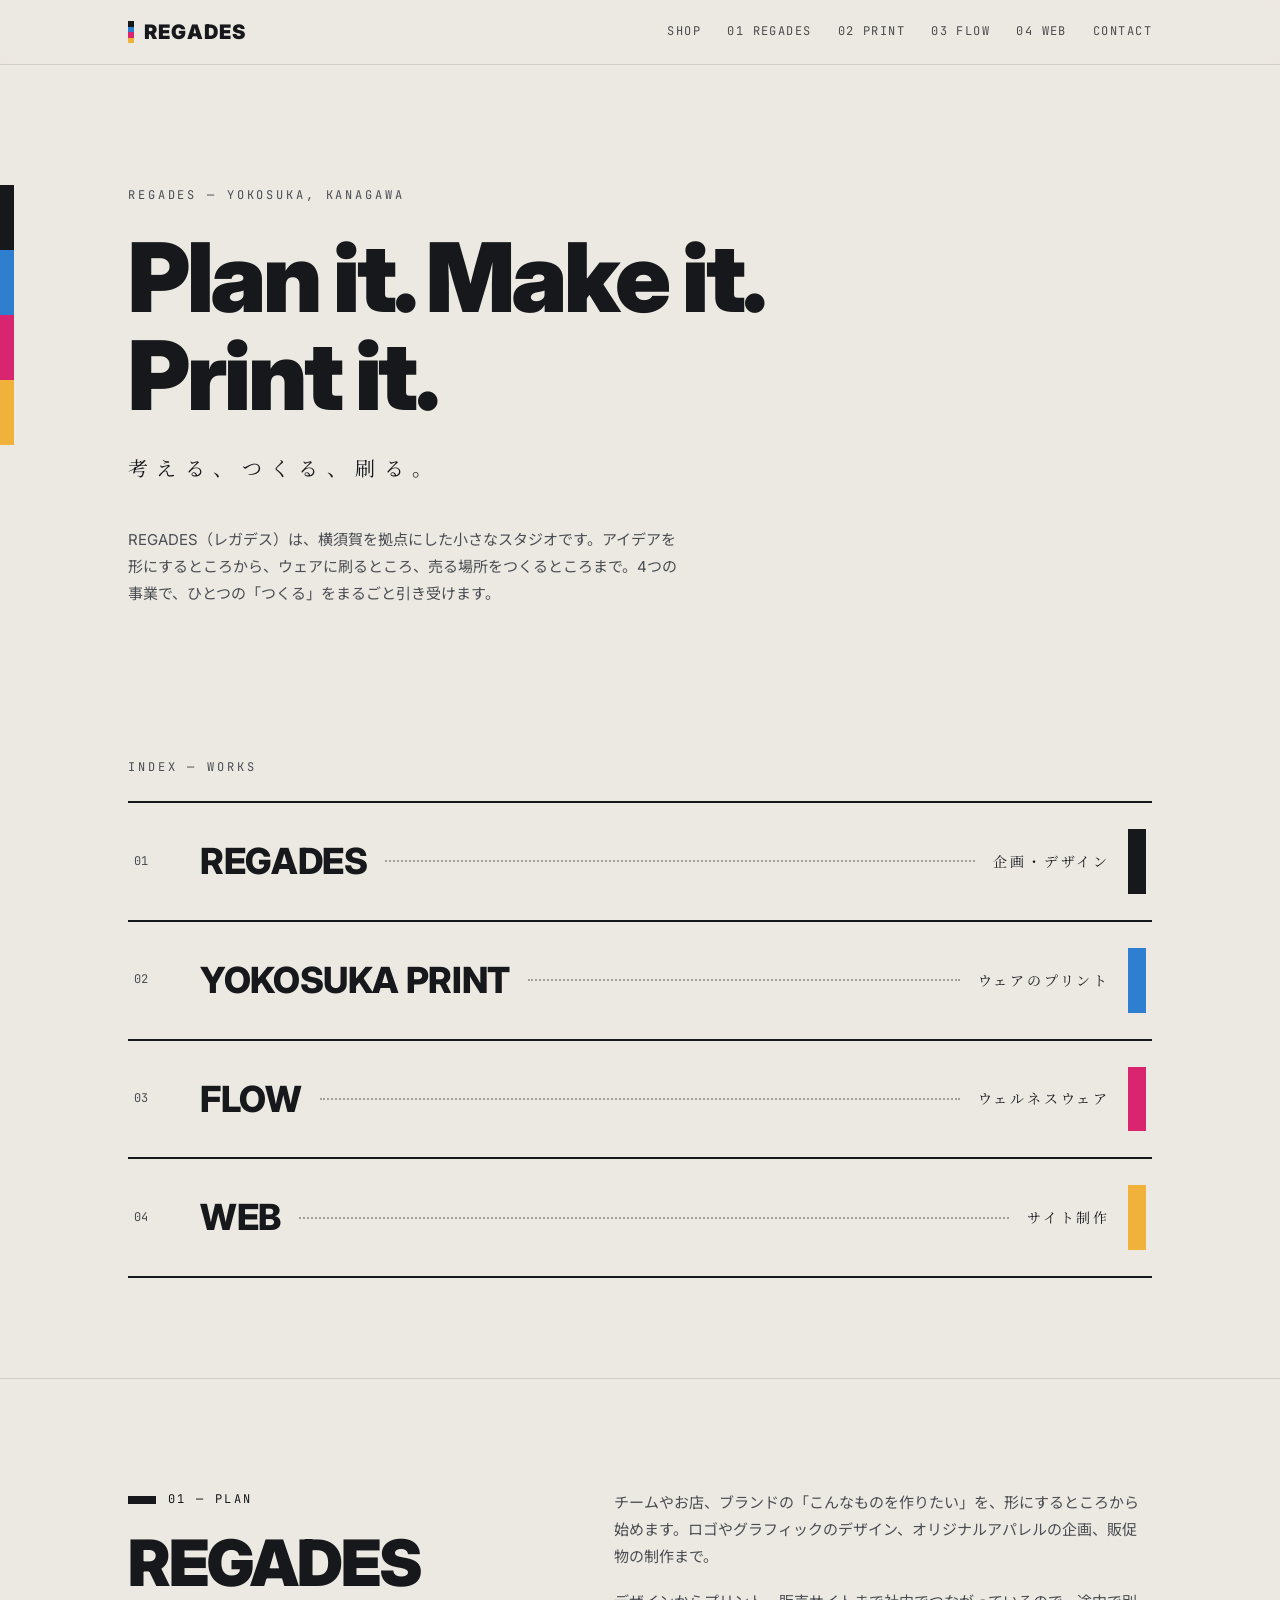
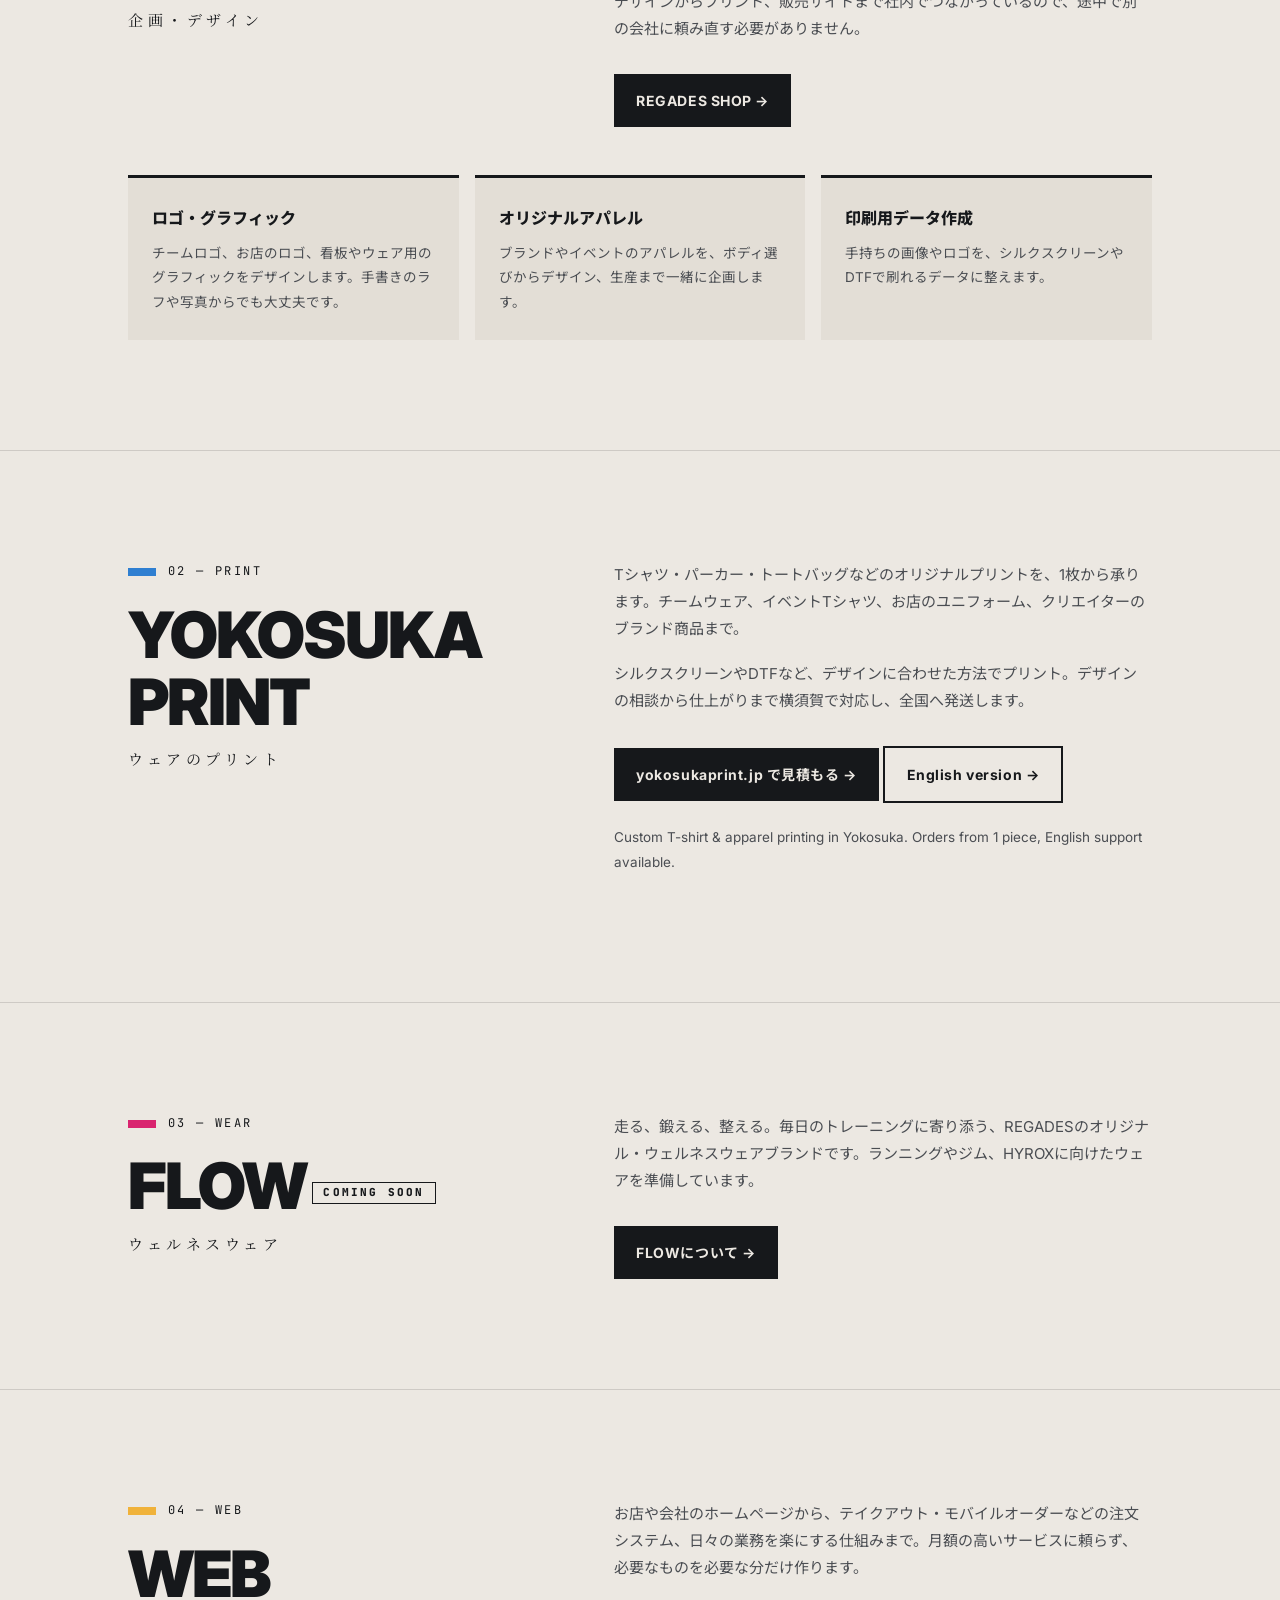
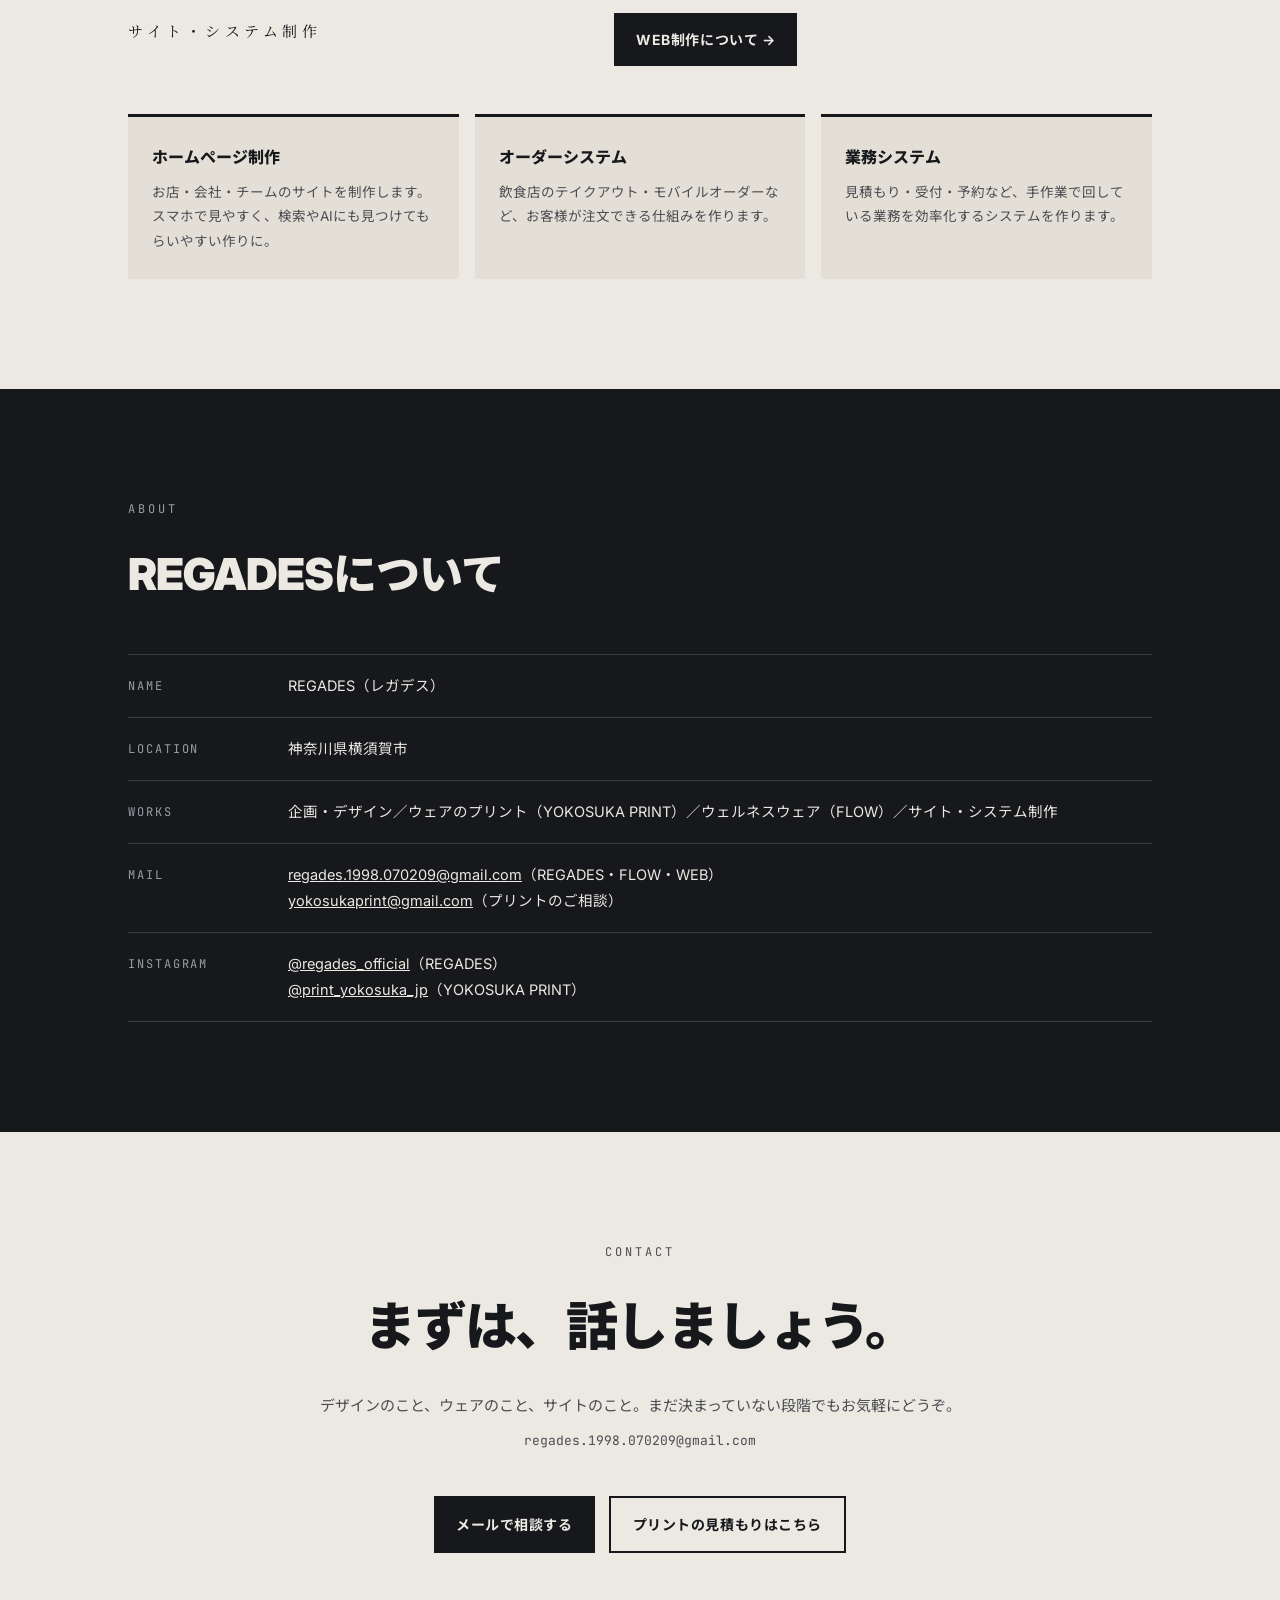
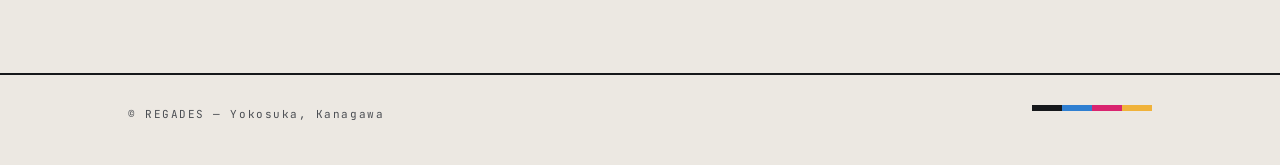
==== index.html @ 32c0dbb5 "REGADESサイト 初回公開（トップ・SHOP・FLOW・WEB） Co-Authored-By: Claude Opus 5.5 <noreply@anthropic.com> Claude-Se" ====
<!DOCTYPE html>
<html lang="ja">
<head>
<meta charset="UTF-8">
<meta name="viewport" content="width=device-width, initial-scale=1.0">
<title>REGADES | 考える、つくる、刷る。— 企画・デザイン／ウェアプリント／ウェルネスウェア／サイト制作</title>
<meta name="description" content="REGADES（レガデス）は神奈川県横須賀市の企画・デザインスタジオです。オリジナルウェアの企画・デザイン、YOKOSUKA PRINTでのウェアプリント、ウェルネスウェアブランドFLOW、ホームページやオーダーシステムの制作を行っています。">
<meta property="og:title" content="REGADES | Plan it. Make it. Print it.">
<meta property="og:description" content="企画・デザイン／ウェアのプリント／ウェルネスウェア／サイト制作。神奈川県横須賀市のREGADES。">
<meta property="og:type" content="website">
<link rel="preconnect" href="https://fonts.googleapis.com">
<link rel="preconnect" href="https://fonts.gstatic.com" crossorigin>
<link href="https://fonts.googleapis.com/css2?family=Inter:wght@400;700;800;900&family=JetBrains+Mono:wght@400;500&family=Noto+Sans+JP:wght@400;700&family=Noto+Serif+JP:wght@500&display=swap" rel="stylesheet">
<link rel="stylesheet" href="style.css">
<script type="application/ld+json">
{
  "@context":"https://schema.org",
  "@type":"Organization",
  "name":"REGADES",
  "alternateName":"レガデス",
  "slogan":"Plan it. Make it. Print it.",
  "address":{"@type":"PostalAddress","addressLocality":"横須賀市","addressRegion":"神奈川県","addressCountry":"JP"},
  "email":"regades.1998.070209@gmail.com",
  "sameAs":["https://www.instagram.com/regades_official/","https://yokosukaprint.jp/","https://www.instagram.com/print_yokosuka_jp/"],
  "department":[
    {"@type":"Organization","name":"YOKOSUKA PRINT","url":"https://yokosukaprint.jp/","sameAs":["https://yokosukaprint.jp/en/"]},
    {"@type":"Brand","name":"FLOW"}
  ]
}
</script>
</head>
<body>

<header class="site-head">
  <div class="wrap">
    <a class="logo" href="./"><span class="bars"><i class="k"></i><i class="c"></i><i class="m"></i><i class="y"></i></span>REGADES</a>
    <nav class="nav">
      <a href="shop.html">SHOP</a>
      <a href="#regades">01 REGADES</a>
      <a href="#print">02 PRINT</a>
      <a href="flow.html">03 FLOW</a>
      <a href="web.html">04 WEB</a>
      <a href="#contact">CONTACT</a>
    </nav>
  </div>
</header>

<main>
  <section class="hero">
    <div class="stripe"><i class="k"></i><i class="c"></i><i class="m"></i><i class="y"></i></div>
    <div class="wrap">
      <div class="eyebrow">REGADES — Yokosuka, Kanagawa</div>
      <h1>Plan it. Make it.<br>Print it.</h1>
      <div class="jp">考える、つくる、刷る。</div>
      <p class="lead">REGADES（レガデス）は、横須賀を拠点にした小さなスタジオです。アイデアを形にするところから、ウェアに刷るところ、売る場所をつくるところまで。4つの事業で、ひとつの「つくる」をまるごと引き受けます。</p>
    </div>
  </section>

  <section class="index">
    <div class="wrap">
      <div class="eyebrow">Index — Works</div>
      <ul class="index-list">
        <li><a href="#regades"><span class="no">01</span><span class="name">REGADES</span><span class="dots"></span><span class="desc">企画・デザイン</span><span class="sw k"></span></a></li>
        <li><a href="#print"><span class="no">02</span><span class="name">YOKOSUKA PRINT</span><span class="dots"></span><span class="desc">ウェアのプリント</span><span class="sw c"></span></a></li>
        <li><a href="flow.html"><span class="no">03</span><span class="name">FLOW</span><span class="dots"></span><span class="desc">ウェルネスウェア</span><span class="sw m"></span></a></li>
        <li><a href="web.html"><span class="no">04</span><span class="name">WEB</span><span class="dots"></span><span class="desc">サイト制作</span><span class="sw y"></span></a></li>
      </ul>
    </div>
  </section>

  <section class="biz" id="regades">
    <div class="wrap">
      <div class="biz-head">
        <div>
          <div class="biz-tag"><i class="k"></i>01 — PLAN</div>
          <h2>REGADES</h2>
          <div class="sub">企画・デザイン</div>
        </div>
        <div class="body">
          <p>チームやお店、ブランドの「こんなものを作りたい」を、形にするところから始めます。ロゴやグラフィックのデザイン、オリジナルアパレルの企画、販促物の制作まで。</p>
          <p>デザインからプリント、販売サイトまで社内でつながっているので、途中で別の会社に頼み直す必要がありません。</p>
          <a class="btn" href="shop.html">REGADES SHOP →</a>
        </div>
      </div>
      <div class="cards">
        <div class="card"><h3>ロゴ・グラフィック</h3><p>チームロゴ、お店のロゴ、看板やウェア用のグラフィックをデザインします。手書きのラフや写真からでも大丈夫です。</p></div>
        <div class="card"><h3>オリジナルアパレル</h3><p>ブランドやイベントのアパレルを、ボディ選びからデザイン、生産まで一緒に企画します。</p></div>
        <div class="card"><h3>印刷用データ作成</h3><p>手持ちの画像やロゴを、シルクスクリーンやDTFで刷れるデータに整えます。</p></div>
      </div>
    </div>
  </section>

  <section class="biz" id="print">
    <div class="wrap">
      <div class="biz-head">
        <div>
          <div class="biz-tag"><i class="c"></i>02 — PRINT</div>
          <h2>YOKOSUKA<br>PRINT</h2>
          <div class="sub">ウェアのプリント</div>
        </div>
        <div class="body">
          <p>Tシャツ・パーカー・トートバッグなどのオリジナルプリントを、1枚から承ります。チームウェア、イベントTシャツ、お店のユニフォーム、クリエイターのブランド商品まで。</p>
          <p>シルクスクリーンやDTFなど、デザインに合わせた方法でプリント。デザインの相談から仕上がりまで横須賀で対応し、全国へ発送します。</p>
          <a class="btn" href="https://yokosukaprint.jp/">yokosukaprint.jp で見積もる →</a>
          <a class="btn ghost" href="https://yokosukaprint.jp/en/" lang="en">English version →</a>
          <p lang="en" style="margin-top:22px;font-size:13.5px">Custom T-shirt &amp; apparel printing in Yokosuka. Orders from 1 piece, English support available.</p>
        </div>
      </div>
    </div>
  </section>

  <section class="biz" id="flow">
    <div class="wrap">
      <div class="biz-head">
        <div>
          <div class="biz-tag"><i class="m"></i>03 — WEAR</div>
          <h2>FLOW<span class="soon">COMING SOON</span></h2>
          <div class="sub">ウェルネスウェア</div>
        </div>
        <div class="body">
          <p>走る、鍛える、整える。毎日のトレーニングに寄り添う、REGADESのオリジナル・ウェルネスウェアブランドです。ランニングやジム、HYROXに向けたウェアを準備しています。</p>
          <a class="btn" href="flow.html">FLOWについて →</a>
        </div>
      </div>
    </div>
  </section>

  <section class="biz" id="web">
    <div class="wrap">
      <div class="biz-head">
        <div>
          <div class="biz-tag"><i class="y"></i>04 — WEB</div>
          <h2>WEB</h2>
          <div class="sub">サイト・システム制作</div>
        </div>
        <div class="body">
          <p>お店や会社のホームページから、テイクアウト・モバイルオーダーなどの注文システム、日々の業務を楽にする仕組みまで。月額の高いサービスに頼らず、必要なものを必要な分だけ作ります。</p>
          <a class="btn" href="web.html">WEB制作について →</a>
        </div>
      </div>
      <div class="cards">
        <div class="card"><h3>ホームページ制作</h3><p>お店・会社・チームのサイトを制作します。スマホで見やすく、検索やAIにも見つけてもらいやすい作りに。</p></div>
        <div class="card"><h3>オーダーシステム</h3><p>飲食店のテイクアウト・モバイルオーダーなど、お客様が注文できる仕組みを作ります。</p></div>
        <div class="card"><h3>業務システム</h3><p>見積もり・受付・予約など、手作業で回している業務を効率化するシステムを作ります。</p></div>
      </div>
    </div>
  </section>

  <section class="about" id="about">
    <div class="wrap">
      <div class="eyebrow">About</div>
      <h2>REGADESについて</h2>
      <dl>
        <dt>NAME</dt><dd>REGADES（レガデス）</dd>
        <dt>LOCATION</dt><dd>神奈川県横須賀市</dd>
        <dt>WORKS</dt><dd>企画・デザイン／ウェアのプリント（YOKOSUKA PRINT）／ウェルネスウェア（FLOW）／サイト・システム制作</dd>
        <dt>MAIL</dt><dd><a href="mailto:regades.1998.070209@gmail.com">regades.1998.070209@gmail.com</a>（REGADES・FLOW・WEB）<br><a href="mailto:yokosukaprint@gmail.com">yokosukaprint@gmail.com</a>（プリントのご相談）</dd>
        <dt>INSTAGRAM</dt><dd><a href="https://www.instagram.com/regades_official/" target="_blank" rel="noopener">@regades_official</a>（REGADES）<br><a href="https://www.instagram.com/print_yokosuka_jp/" target="_blank" rel="noopener">@print_yokosuka_jp</a>（YOKOSUKA PRINT）</dd>
      </dl>
    </div>
  </section>

  <section class="contact" id="contact">
    <div class="wrap">
      <div class="eyebrow">Contact</div>
      <h2>まずは、話しましょう。</h2>
      <p>デザインのこと、ウェアのこと、サイトのこと。まだ決まっていない段階でもお気軽にどうぞ。</p>
      <p style="margin-top:10px;font-family:var(--mono);font-size:13px">regades.1998.070209@gmail.com</p>
      <div class="row">
        <a class="btn" href="mailto:regades.1998.070209@gmail.com?subject=REGADESへのお問い合わせ">メールで相談する</a>
        <a class="btn ghost" href="https://yokosukaprint.jp/">プリントの見積もりはこちら</a>
      </div>
    </div>
  </section>
</main>

<footer class="site-foot">
  <div class="wrap">
    <span>© REGADES — Yokosuka, Kanagawa</span>
    <span class="cmyk"><i class="k"></i><i class="c"></i><i class="m"></i><i class="y"></i></span>
  </div>
</footer>
<script>
/* ページを開いたら必ず一番上から表示する（#付きのリンクで来たときだけその場所へ） */
(function(){try{if('scrollRestoration' in history)history.scrollRestoration='manual';}catch(e){}
  function toTop(){if(location.hash)return;window.scrollTo({top:0,left:0,behavior:'instant'});try{document.documentElement.scrollIntoView({block:'start',behavior:'instant'});}catch(e){}}
  toTop();document.addEventListener('DOMContentLoaded',toTop);addEventListener('load',()=>{toTop();setTimeout(toTop,60);});addEventListener('pageshow',toTop);})();
</script>
</body>
</html>
---- style.css ----
:root{
  --paper:#ECE8E2;
  --paper-2:#E3DED6;
  --ink:#16181B;
  --ink-2:#4A4D52;
  --line:#16181B;
  --k:#16181B;
  --c:#2F7FD1;
  --m:#D9246F;
  --y:#F0B23A;
  --sans:"Inter","Noto Sans JP",system-ui,sans-serif;
  --jp:"Noto Serif JP","Hiragino Mincho ProN",serif;
  --mono:"JetBrains Mono",ui-monospace,monospace;
}
*{box-sizing:border-box;margin:0;padding:0}
html{scroll-behavior:smooth}
body{background:var(--paper);color:var(--ink);font-family:var(--sans);line-height:1.8;-webkit-font-smoothing:antialiased}
a{color:inherit}
img{max-width:100%;display:block}
.wrap{max-width:1080px;margin:0 auto;padding:0 28px}

/* header */
.site-head{position:sticky;top:0;z-index:20;background:rgba(236,232,226,.92);backdrop-filter:blur(8px);border-bottom:1px solid rgba(22,24,27,.12)}
.site-head .wrap{display:flex;align-items:center;justify-content:space-between;height:64px}
.logo{font-weight:900;letter-spacing:.06em;font-size:20px;text-decoration:none;display:flex;align-items:center;gap:10px}
.logo .bars{display:flex;flex-direction:column;width:6px;height:22px}
.logo .bars i{flex:1}
.nav{display:flex;gap:26px;font-family:var(--mono);font-size:12px;letter-spacing:.12em}
.nav a{text-decoration:none;opacity:.75}
.nav a:hover{opacity:1}
@media(max-width:720px){.nav{display:none}}

/* cmyk */
.k{background:var(--k)}.c{background:var(--c)}.m{background:var(--m)}.y{background:var(--y)}

/* hero */
.hero{position:relative;padding:120px 0 110px}
.hero .stripe{position:absolute;left:0;top:120px;width:14px;height:260px;display:flex;flex-direction:column}
.hero .stripe i{flex:1}
.eyebrow{font-family:var(--mono);font-size:12px;letter-spacing:.24em;color:var(--ink-2);text-transform:uppercase}
.hero h1{font-size:clamp(44px,8vw,96px);line-height:1.02;font-weight:900;letter-spacing:-.035em;margin:22px 0 26px}
.hero .jp{font-family:var(--jp);font-size:clamp(16px,2vw,20px);letter-spacing:.42em}
.hero p.lead{max-width:560px;margin-top:40px;color:var(--ink-2);font-size:15px}

/* index list */
.index{padding:40px 0 100px}
.index-list{list-style:none;border-top:2px solid var(--line);margin-top:22px;position:relative}
.index-list li{border-bottom:2px solid var(--line)}
.index-list a{display:grid;grid-template-columns:48px auto 1fr auto 18px;align-items:center;gap:18px;padding:26px 6px;text-decoration:none;transition:background .2s}
.index-list a:hover{background:var(--paper-2)}
.index-list .no{font-family:var(--mono);font-size:12px;color:var(--ink-2)}
.index-list .name{font-weight:800;font-size:clamp(22px,3.4vw,36px);letter-spacing:-.01em}
.index-list .dots{border-bottom:2px dotted rgba(22,24,27,.35);height:1px;align-self:center}
.index-list .desc{font-family:var(--jp);font-size:14px;letter-spacing:.2em}
.index-list .sw{width:18px;height:100%;min-height:40px}
@media(max-width:620px){
  .index-list a{grid-template-columns:36px 1fr 14px;row-gap:2px}
  .index-list .dots{display:none}
  .index-list .desc{grid-column:2;font-size:12px}
  .index-list .sw{grid-row:1/3;grid-column:3}
}

/* sections */
section.biz{padding:110px 0;border-top:1px solid rgba(22,24,27,.14)}
.biz-head{display:grid;grid-template-columns:1fr 1.25fr;gap:56px;align-items:start}
@media(max-width:820px){.biz-head{grid-template-columns:1fr;gap:28px}}
.biz-tag{display:flex;align-items:center;gap:12px;font-family:var(--mono);font-size:12px;letter-spacing:.2em}
.biz-tag i{width:28px;height:8px;display:block}
.biz h2{font-size:clamp(36px,5.4vw,64px);font-weight:900;letter-spacing:-.03em;line-height:1.05;margin:18px 0 10px}
.biz .sub{font-family:var(--jp);letter-spacing:.3em;font-size:15px}
.biz .body p{color:var(--ink-2);font-size:15px;margin-bottom:18px}
.cards{display:grid;grid-template-columns:repeat(3,1fr);gap:16px;margin-top:48px}
@media(max-width:820px){.cards{grid-template-columns:1fr}}
.card{background:var(--paper-2);padding:26px 24px;border-top:3px solid var(--ink)}
.card h3{font-size:16px;font-weight:800;margin-bottom:8px}
.card p{font-size:13.5px;color:var(--ink-2);line-height:1.8}
.btn{display:inline-flex;align-items:center;gap:12px;margin-top:14px;padding:14px 22px;background:var(--ink);color:var(--paper);text-decoration:none;font-weight:700;font-size:14px;letter-spacing:.04em;transition:transform .15s}
.btn:hover{transform:translateX(3px)}
.btn.ghost{background:transparent;color:var(--ink);border:2px solid var(--ink)}
.soon{display:inline-block;font-family:var(--mono);font-size:11px;letter-spacing:.2em;padding:4px 10px;border:1.5px solid var(--ink);margin-left:6px;vertical-align:middle}

/* about */
.about{padding:110px 0;background:var(--ink);color:var(--paper)}
.about .eyebrow{color:#9a9da3}
.about h2{font-size:clamp(30px,4vw,44px);font-weight:900;letter-spacing:-.02em;margin:14px 0 40px}
.about dl{display:grid;grid-template-columns:160px 1fr;border-top:1px solid #3a3d42}
.about dt,.about dd{padding:18px 0;border-bottom:1px solid #3a3d42;font-size:14.5px}
.about dt{font-family:var(--mono);font-size:12px;letter-spacing:.16em;color:#9a9da3;padding-top:21px}
@media(max-width:620px){.about dl{grid-template-columns:1fr}.about dt{border-bottom:none;padding-bottom:0}}
.about a{color:var(--paper)}

/* contact */
.contact{padding:110px 0 120px;text-align:center}
.contact h2{font-size:clamp(30px,4.6vw,52px);font-weight:900;letter-spacing:-.03em;margin:16px 0 18px}
.contact p{color:var(--ink-2);font-size:15px}
.contact .row{display:flex;gap:14px;justify-content:center;flex-wrap:wrap;margin-top:30px}

/* footer */
.site-foot{border-top:2px solid var(--ink);padding:30px 0 40px;font-family:var(--mono);font-size:11px;letter-spacing:.14em;color:var(--ink-2)}
.site-foot .wrap{display:flex;justify-content:space-between;flex-wrap:wrap;gap:12px}
.site-foot .cmyk{display:flex;height:6px;width:120px}
.site-foot .cmyk i{flex:1}

/* sub page hero */
.page-hero{padding:100px 0 80px;position:relative}
.page-hero .band{height:10px;width:100%;margin-bottom:60px}
.page-hero h1{font-size:clamp(56px,11vw,140px);font-weight:900;letter-spacing:-.05em;line-height:.95}
.page-hero .jp{font-family:var(--jp);letter-spacing:.4em;margin-top:18px;font-size:clamp(15px,1.8vw,19px)}
.page-hero p.lead{max-width:620px;margin-top:36px;color:var(--ink-2);font-size:16px}

.steps{list-style:none;counter-reset:s;margin-top:40px;border-top:2px solid var(--ink)}
.steps li{counter-increment:s;display:grid;grid-template-columns:70px 200px 1fr;gap:16px;padding:22px 4px;border-bottom:1px solid rgba(22,24,27,.2);font-size:14.5px}
.steps li::before{content:counter(s,decimal-leading-zero);font-family:var(--mono);font-size:12px;color:var(--ink-2);padding-top:3px}
.steps b{font-weight:800}
.steps span{color:var(--ink-2)}
@media(max-width:620px){.steps li{grid-template-columns:44px 1fr}.steps span{grid-column:2}}

.facts{display:grid;grid-template-columns:repeat(3,1fr);gap:0;margin-top:44px;border-top:2px solid var(--ink);border-bottom:2px solid var(--ink)}
.facts>div{padding:26px 22px;border-right:1px solid rgba(22,24,27,.2)}
.facts>div:last-child{border-right:none}
.facts .k-l{font-family:var(--mono);font-size:11px;letter-spacing:.18em;color:var(--ink-2)}
.facts .v{font-size:20px;font-weight:800;margin-top:6px}
@media(max-width:720px){.facts{grid-template-columns:1fr}.facts>div{border-right:none;border-bottom:1px solid rgba(22,24,27,.2)}}

/* shop */
.shop-hero{padding:90px 0 50px}
.shop-hero h1{font-size:clamp(48px,9vw,110px);font-weight:900;letter-spacing:-.045em;line-height:.95;margin-top:16px}
.shop-bar{display:flex;justify-content:space-between;align-items:center;border-top:2px solid var(--ink);border-bottom:1px solid rgba(22,24,27,.2);padding:14px 0;font-family:var(--mono);font-size:12px;letter-spacing:.14em;flex-wrap:wrap;gap:10px}
.shop-bar .cats{display:flex;gap:22px}
.shop-bar .cats span{opacity:.5;cursor:default}.shop-bar .cats span.on{opacity:1;border-bottom:2px solid var(--ink)}
.pgrid{display:grid;grid-template-columns:repeat(4,1fr);gap:22px;padding:34px 0 110px}
@media(max-width:900px){.pgrid{grid-template-columns:repeat(2,1fr);gap:14px}}
.prod .ph{aspect-ratio:4/5;background:var(--paper-2);position:relative;display:flex;align-items:center;justify-content:center;overflow:hidden}
.prod .ph::before{content:"";position:absolute;left:0;top:0;bottom:0;width:6px}
.prod.pk .ph::before{background:var(--k)}.prod.pc .ph::before{background:var(--c)}.prod.pm .ph::before{background:var(--m)}.prod.py .ph::before{background:var(--y)}
.prod .ph span{font-family:var(--mono);font-size:11px;letter-spacing:.2em;color:var(--ink-2);border:1.5px solid var(--ink-2);padding:6px 12px}
.prod .nm{font-weight:700;font-size:14px;margin-top:12px}
.prod .pr{font-family:var(--mono);font-size:12px;color:var(--ink-2)}
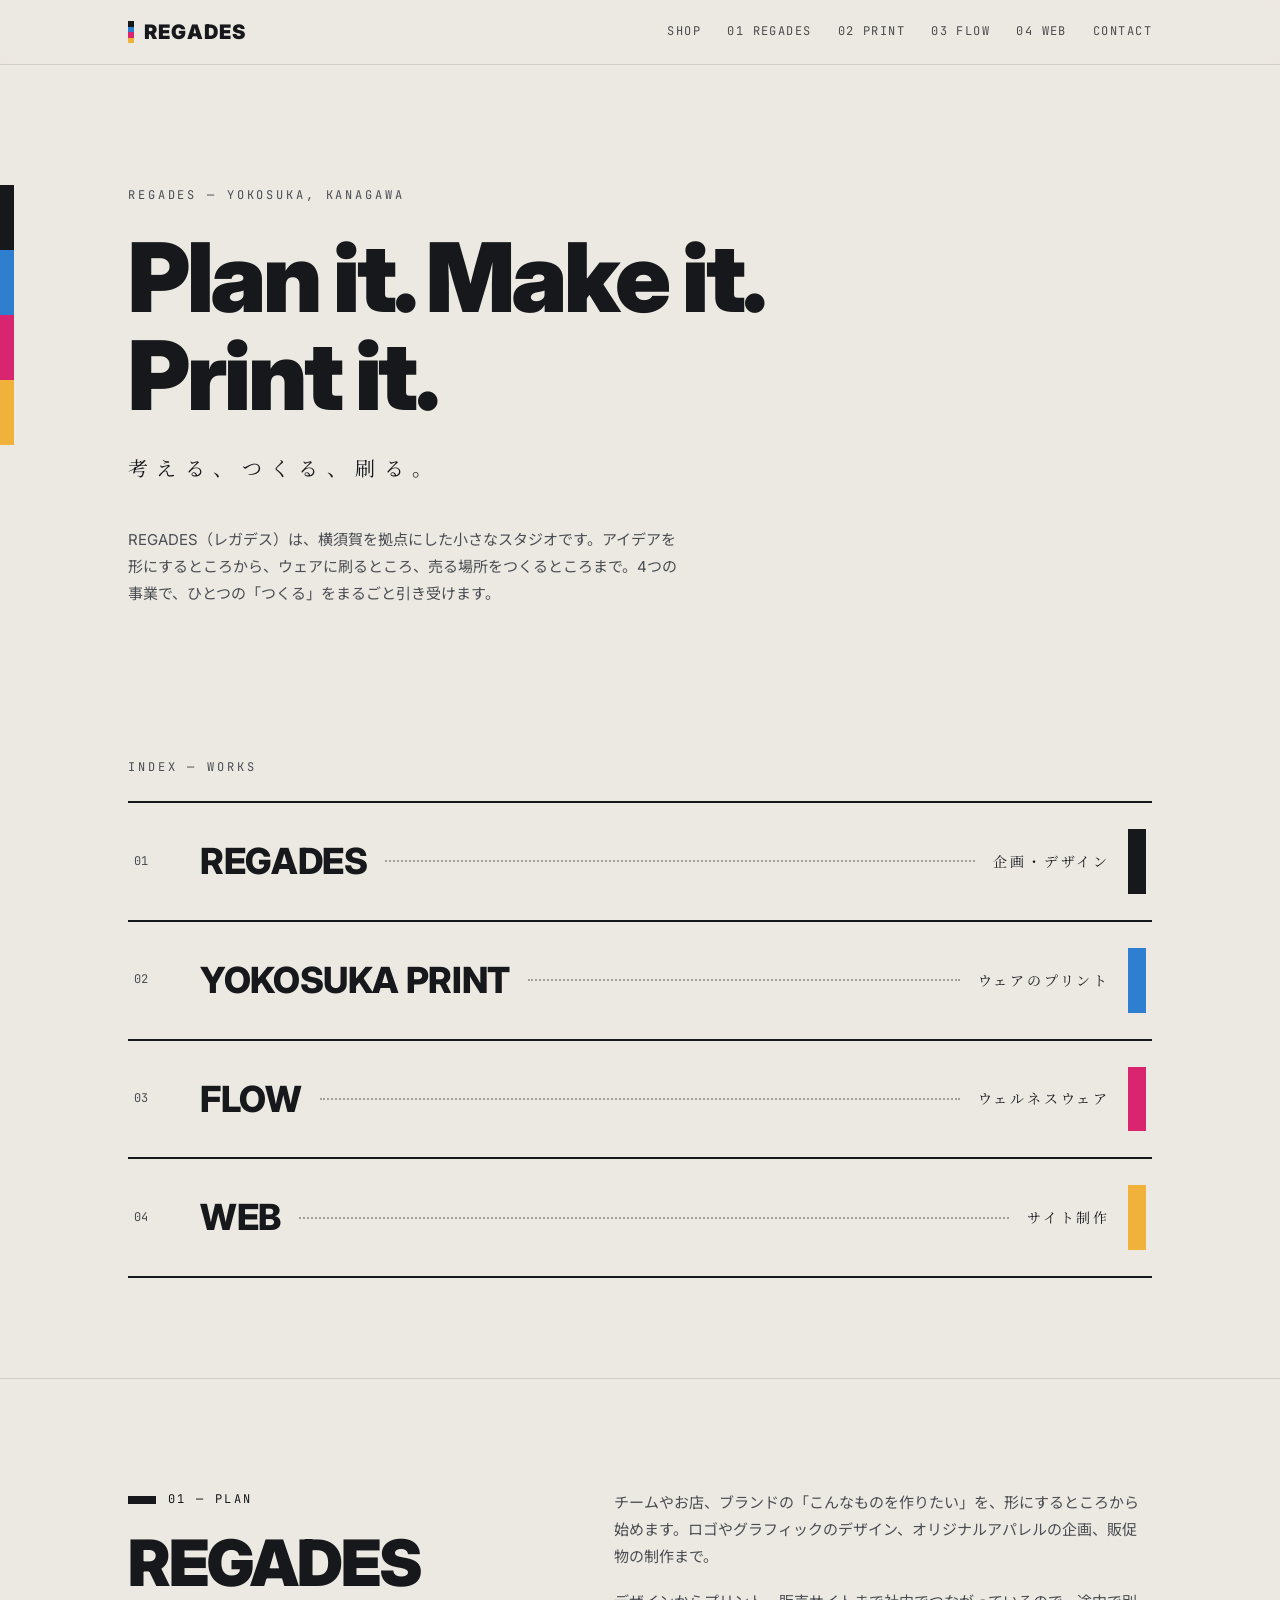
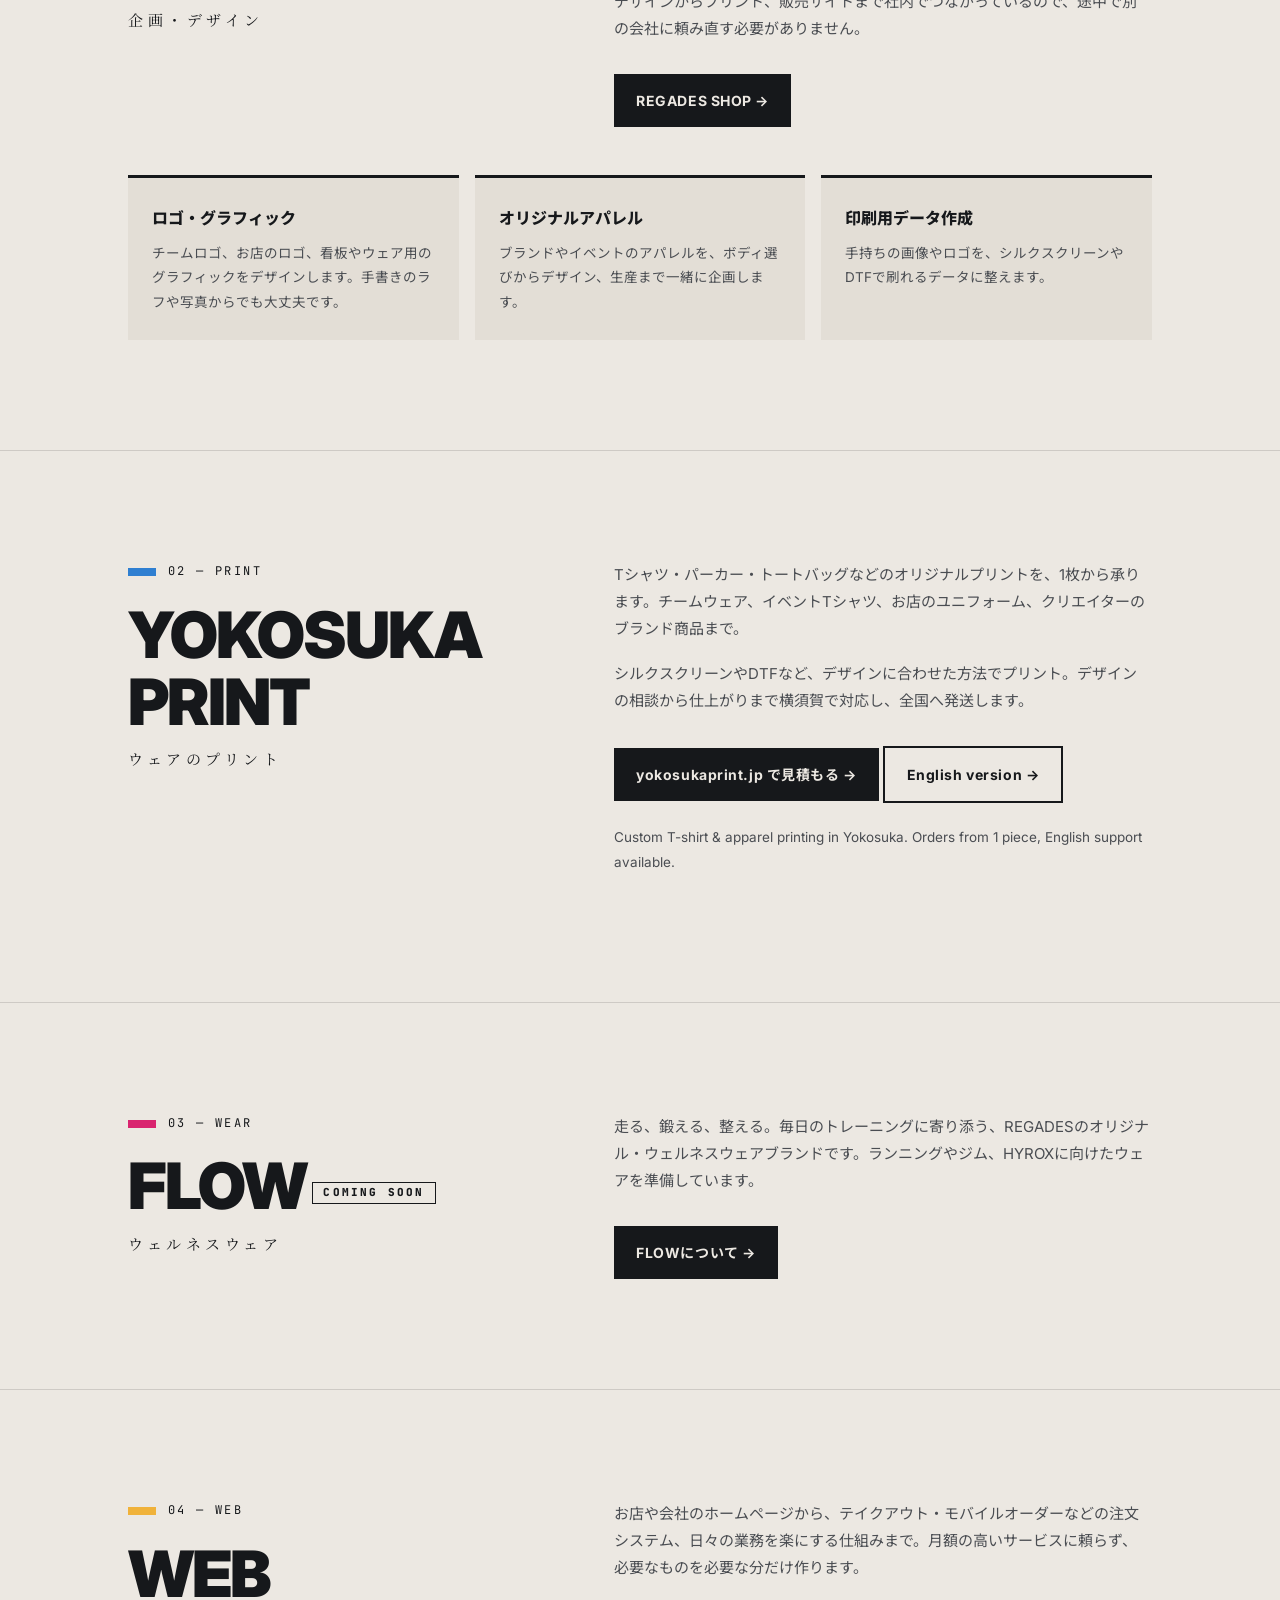
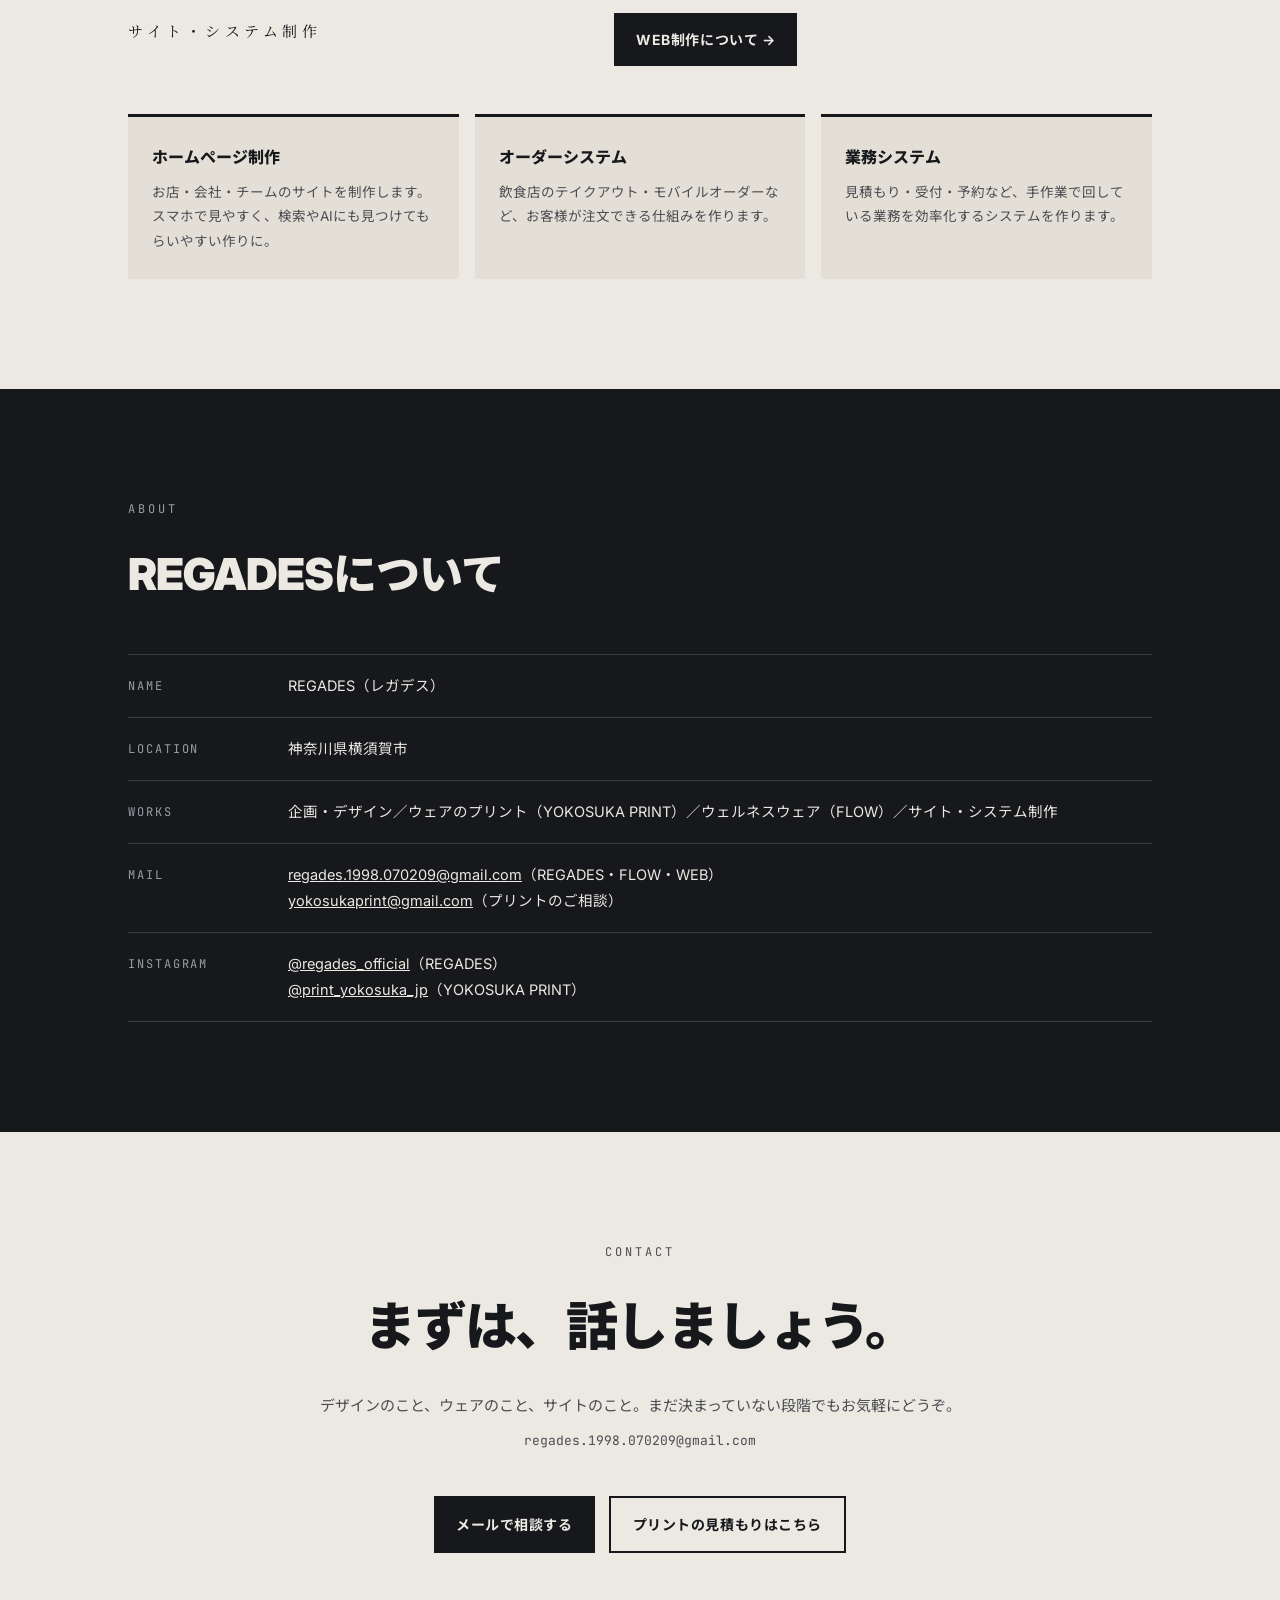
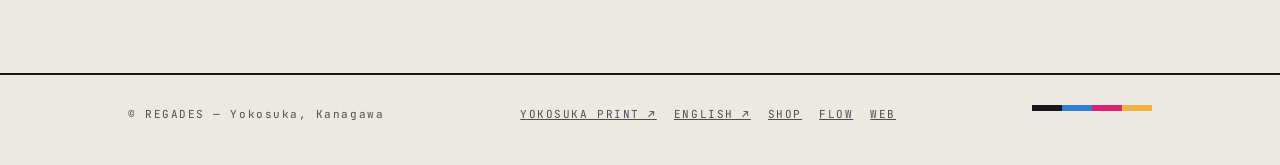
==== commit ae4ccab4: "フッターにYOKOSUKA PRINT（日本語・英語）へのリンクを追加 Co-Authored-By: Claude Opus 5.5 <noreply@anthropic.com> Claude-S" ====
--- a/index.html
+++ b/index.html
@@ -177,6 +177,7 @@
 <footer class="site-foot">
   <div class="wrap">
     <span>© REGADES — Yokosuka, Kanagawa</span>
+    <span><a href="https://yokosukaprint.jp/">YOKOSUKA PRINT ↗</a>&nbsp;&nbsp;<a href="https://yokosukaprint.jp/en/">ENGLISH ↗</a>&nbsp;&nbsp;<a href="shop.html">SHOP</a>&nbsp;&nbsp;<a href="flow.html">FLOW</a>&nbsp;&nbsp;<a href="web.html">WEB</a></span>
     <span class="cmyk"><i class="k"></i><i class="c"></i><i class="m"></i><i class="y"></i></span>
   </div>
 </footer>
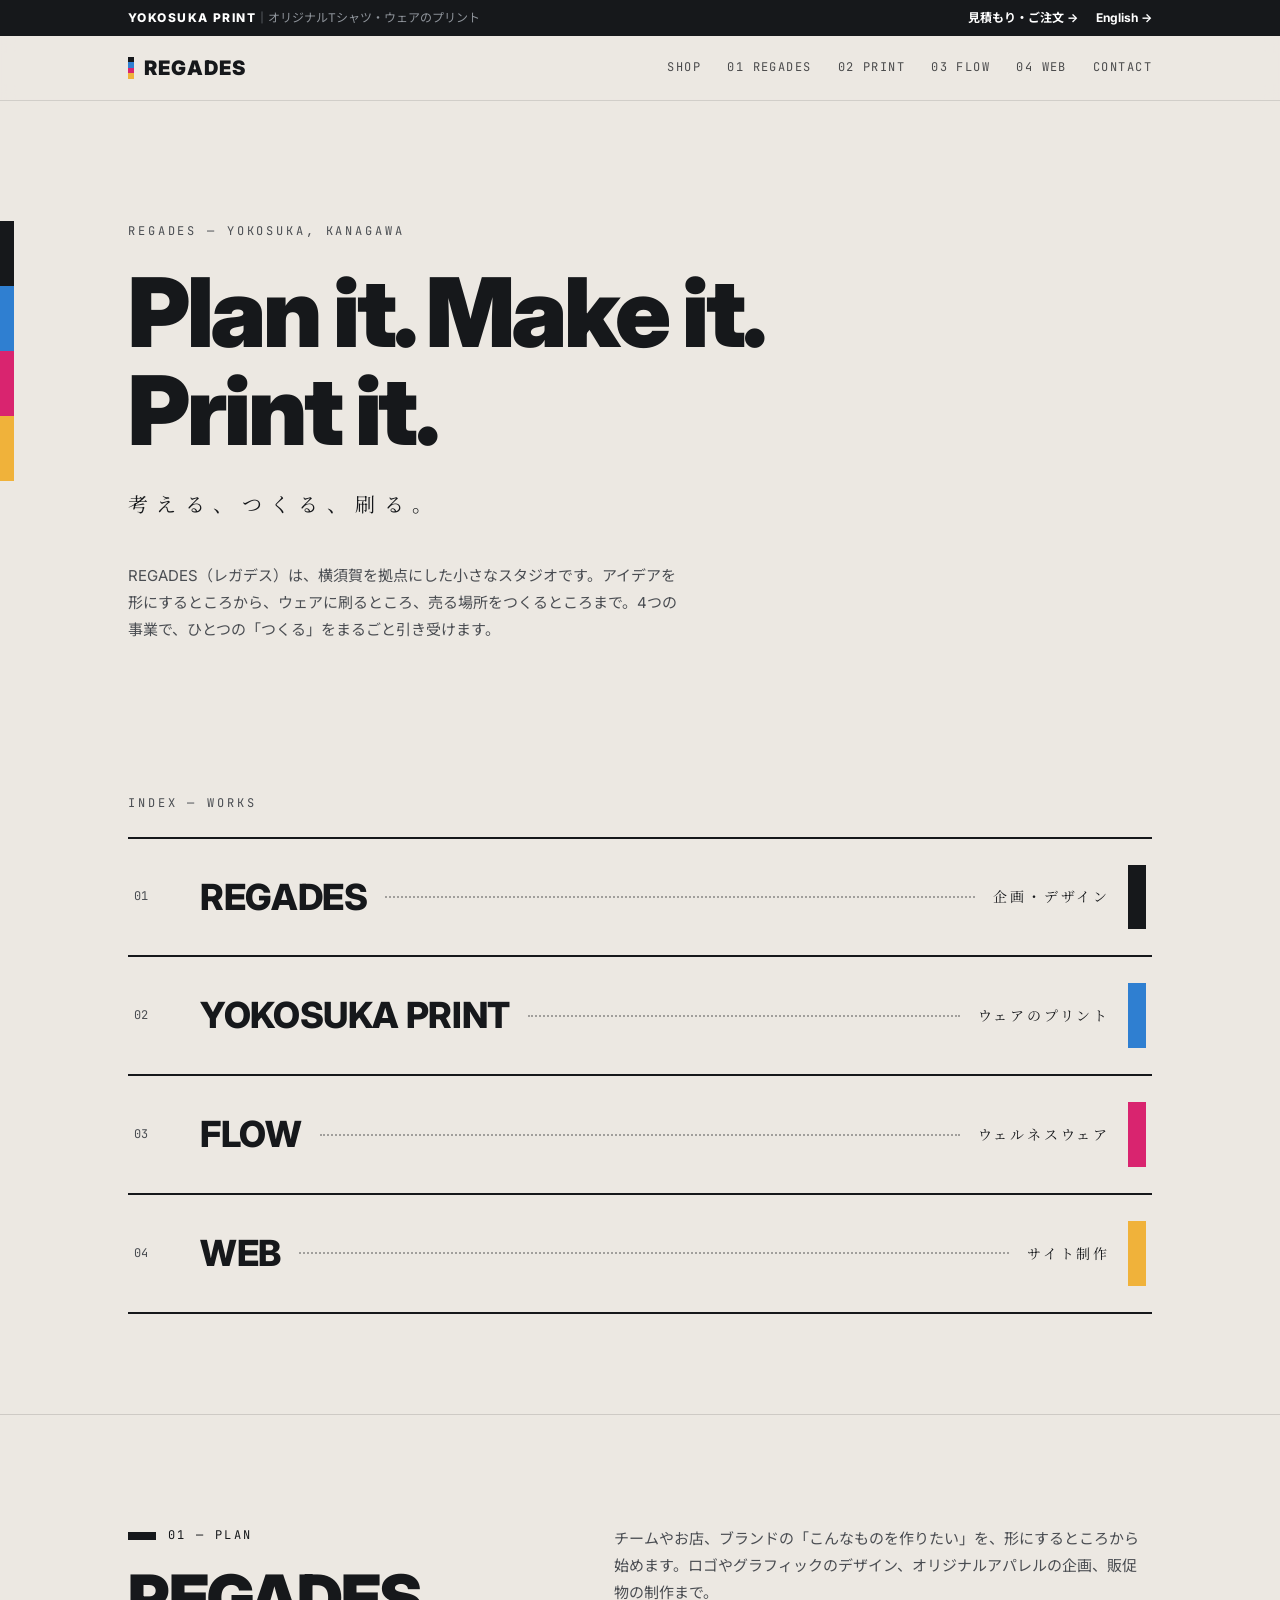
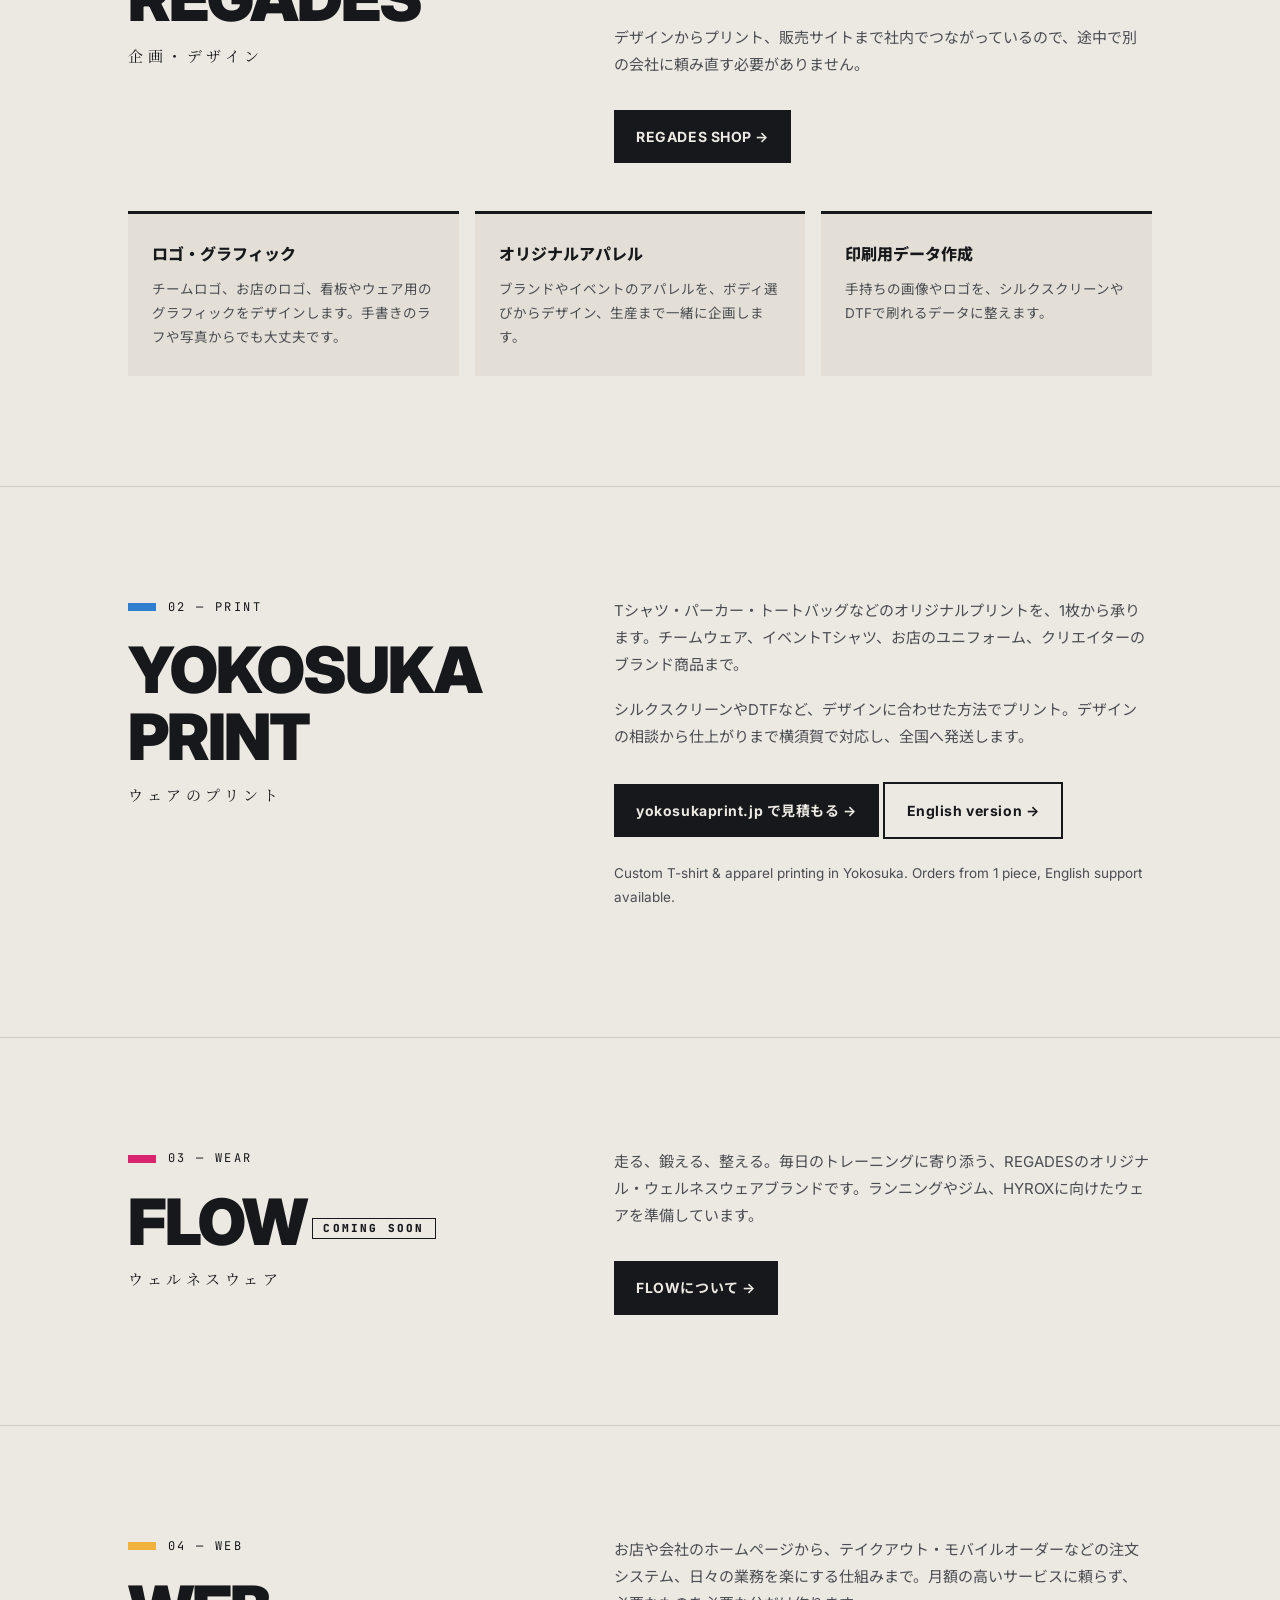
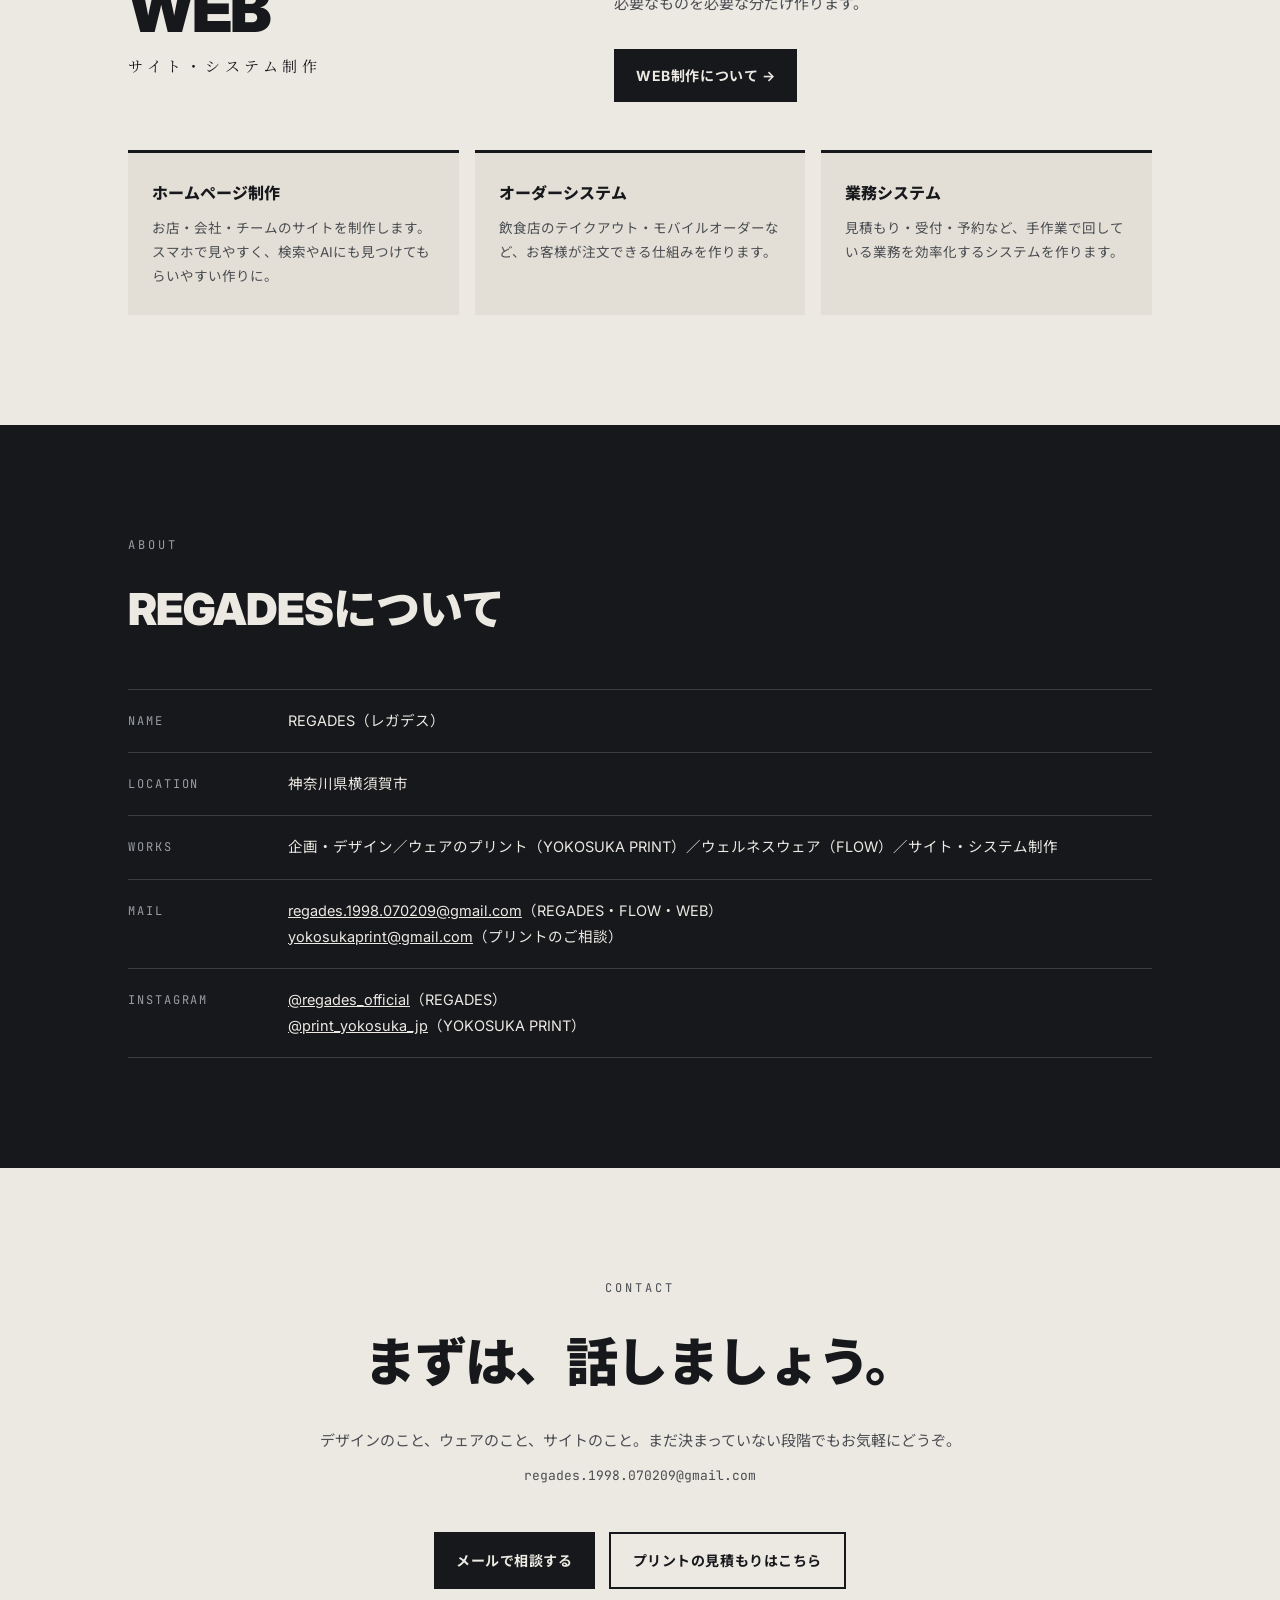
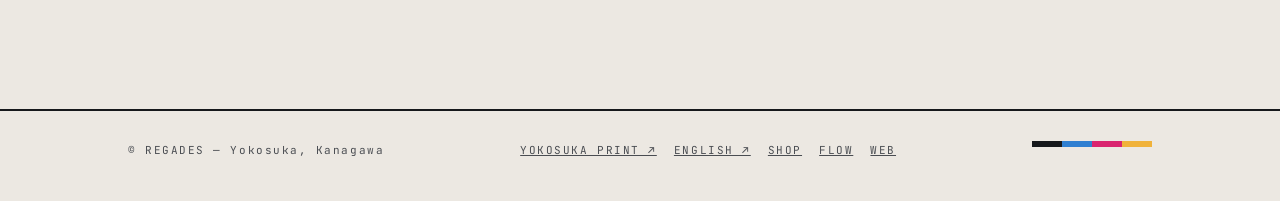
==== commit ebc37467: "ページ最上部にYOKOSUKA PRINTへのリンク帯を追加 Co-Authored-By: Claude Opus 5.5 <noreply@anthropic.com> Claude-Sessio" ====
--- a/index.html
+++ b/index.html
@@ -31,6 +31,11 @@
 </head>
 <body>
 
+<!-- YOKOSUKA PRINTへのリンク（ページ最上部） -->
+<div class="xbar"><div class="wrap">
+  <a href="https://yokosukaprint.jp/"><b>YOKOSUKA PRINT</b><span>｜オリジナルTシャツ・ウェアのプリント</span></a>
+  <span class="r"><a href="https://yokosukaprint.jp/">見積もり・ご注文 →</a><a href="https://yokosukaprint.jp/en/" lang="en">English →</a></span>
+</div></div>
 <header class="site-head">
   <div class="wrap">
     <a class="logo" href="./"><span class="bars"><i class="k"></i><i class="c"></i><i class="m"></i><i class="y"></i></span>REGADES</a>
--- a/style.css
+++ b/style.css
@@ -136,3 +136,13 @@
 .prod .ph span{font-family:var(--mono);font-size:11px;letter-spacing:.2em;color:var(--ink-2);border:1.5px solid var(--ink-2);padding:6px 12px}
 .prod .nm{font-weight:700;font-size:14px;margin-top:12px}
 .prod .pr{font-family:var(--mono);font-size:12px;color:var(--ink-2)}
+
+/* 上部のYOKOSUKA PRINTリンク */
+.xbar{background:var(--ink);color:#c9ccd1;font-size:12px}
+.xbar .wrap{display:flex;justify-content:space-between;align-items:center;gap:12px;padding-top:7px;padding-bottom:7px}
+.xbar a{text-decoration:none;white-space:nowrap}
+.xbar b{color:#fff;letter-spacing:.12em;font-weight:800}
+.xbar span{color:#8f949b}
+.xbar .r{display:flex;gap:18px}
+.xbar .r a{color:#fff;font-weight:700}
+@media(max-width:620px){.xbar a span{display:none}.xbar .r a:last-child{display:none}}
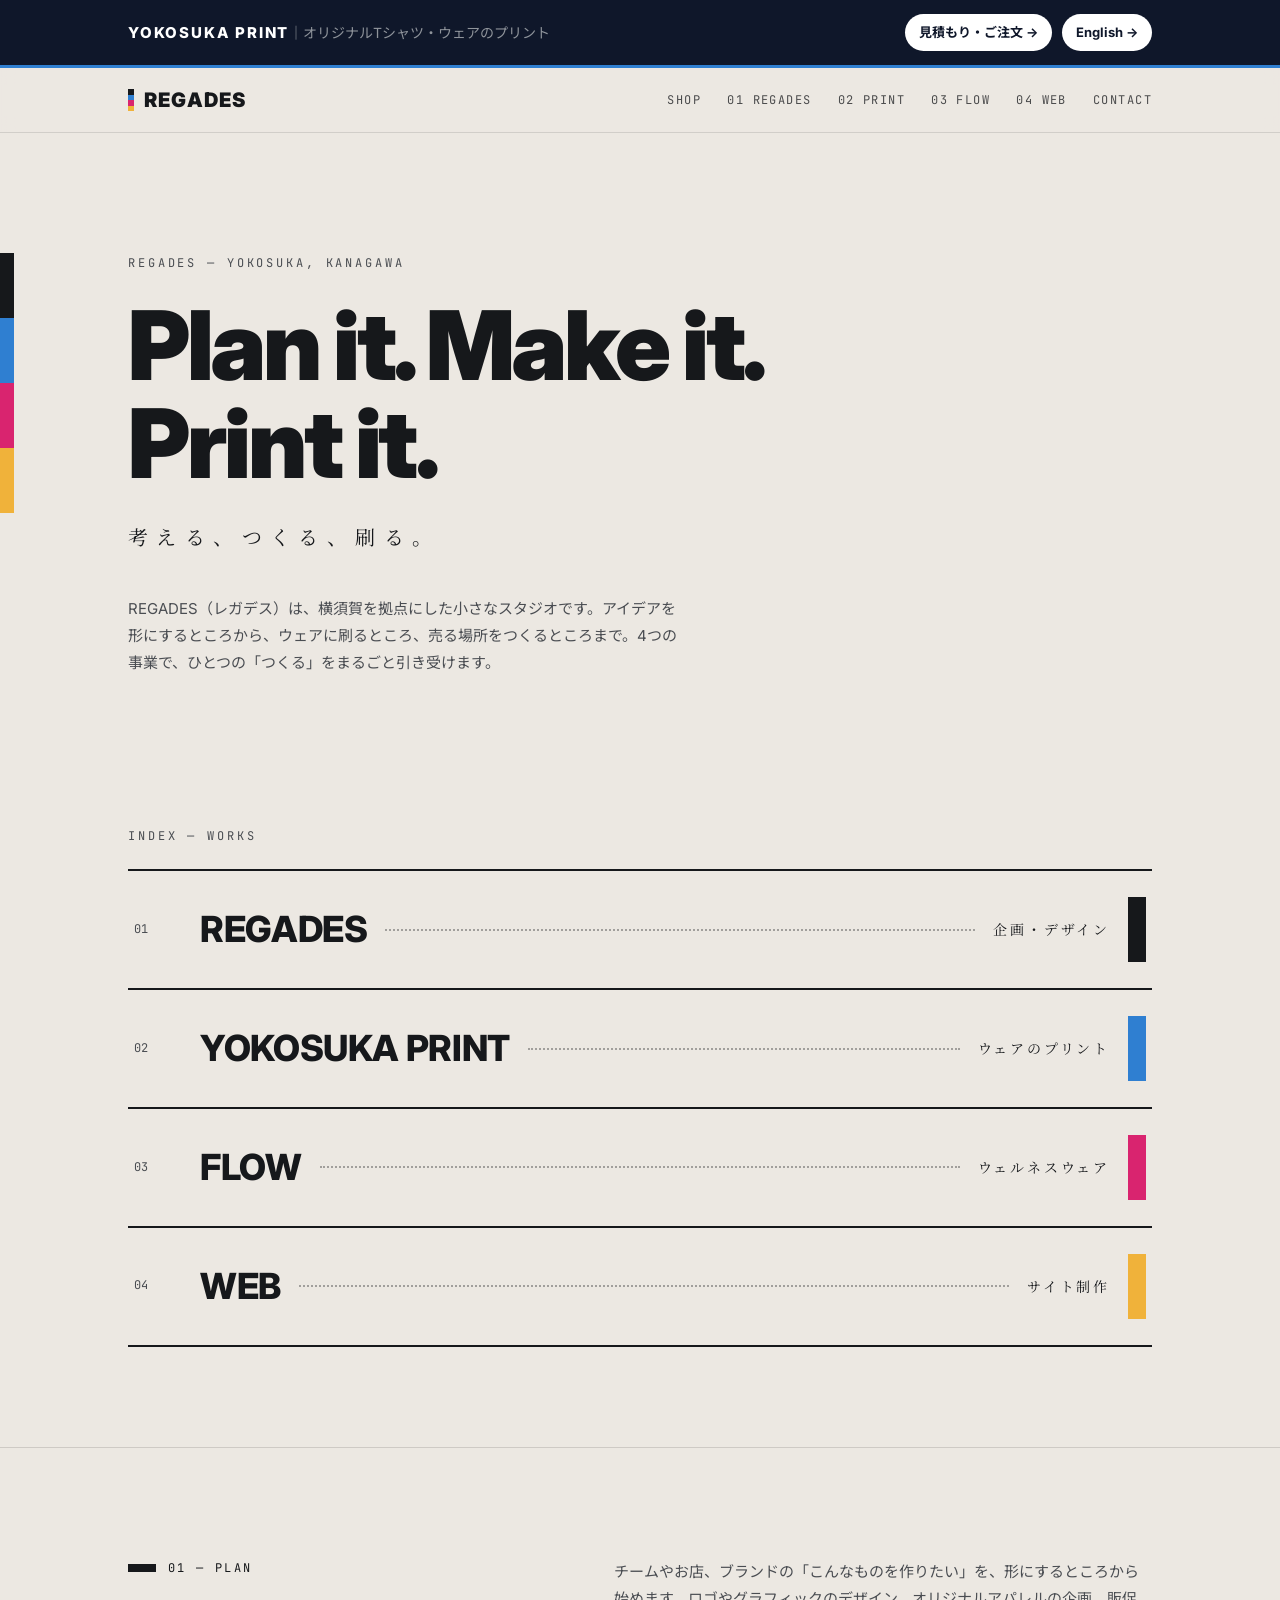
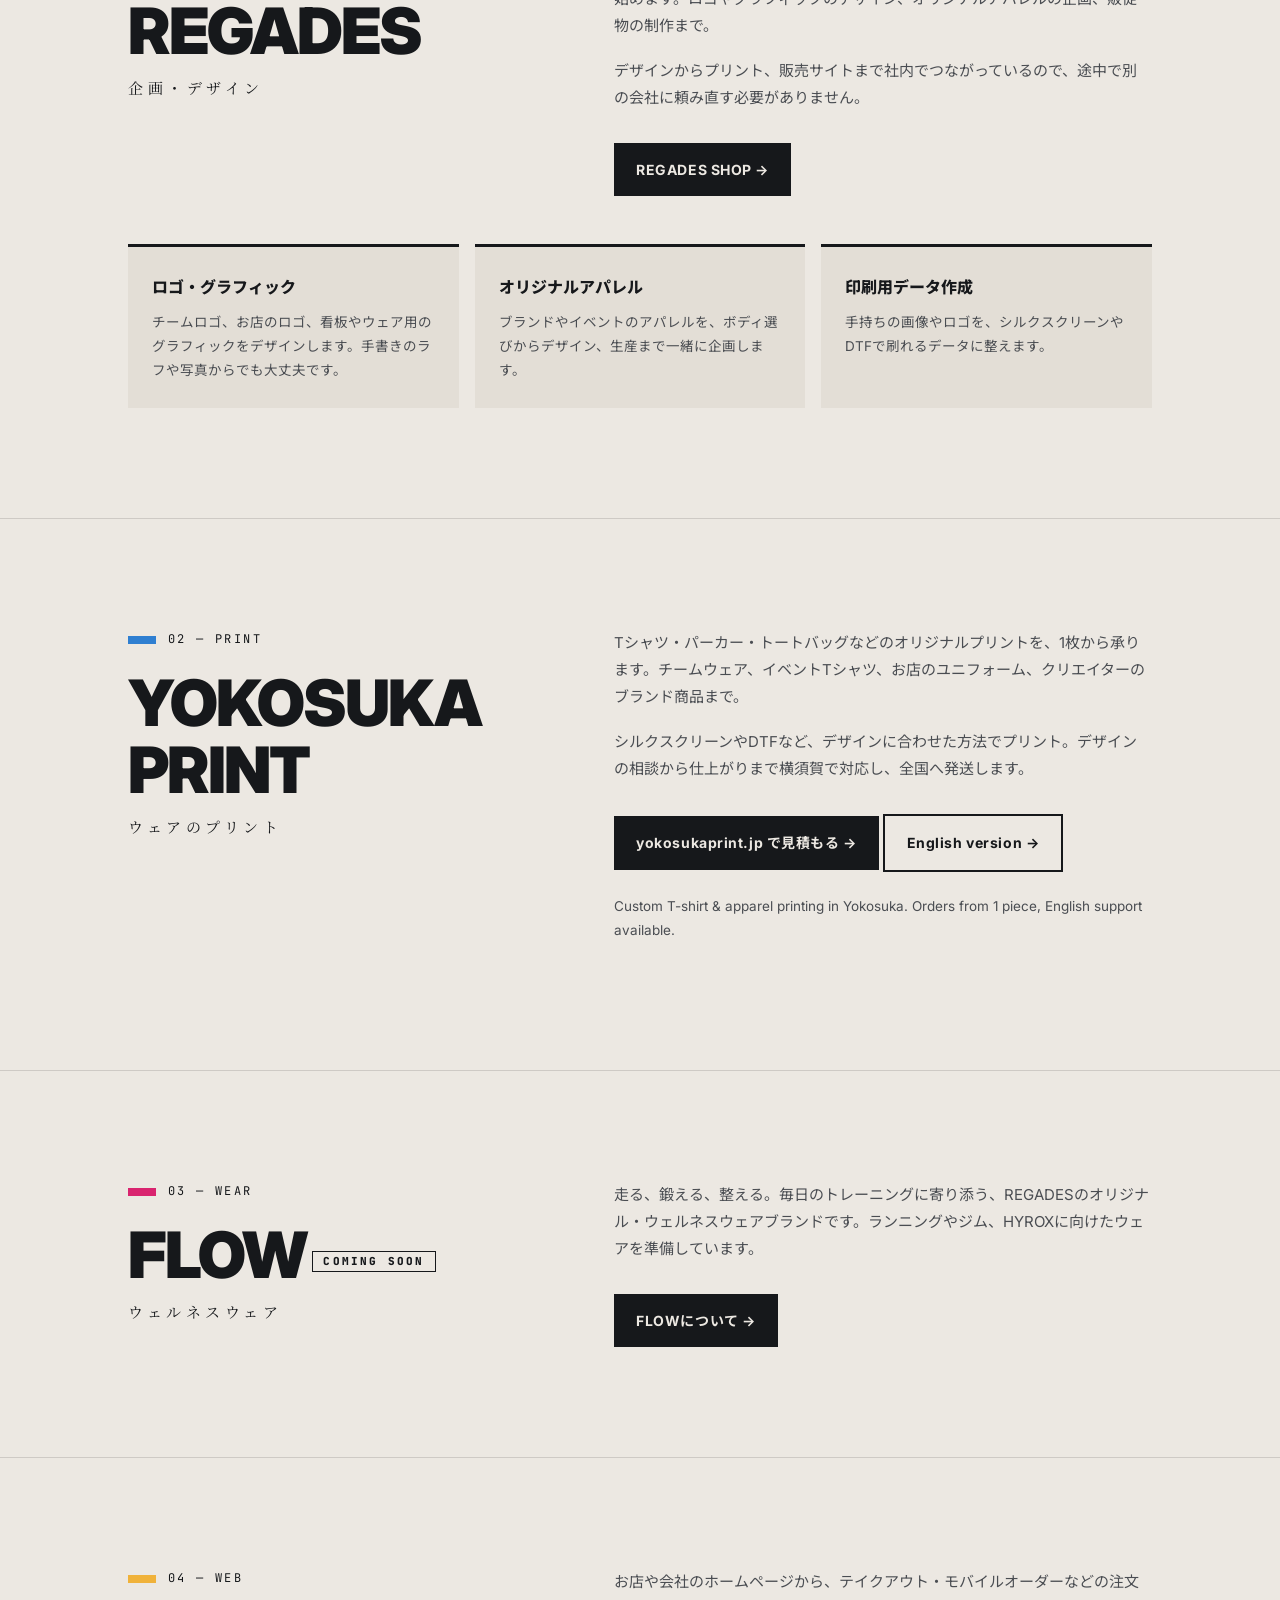
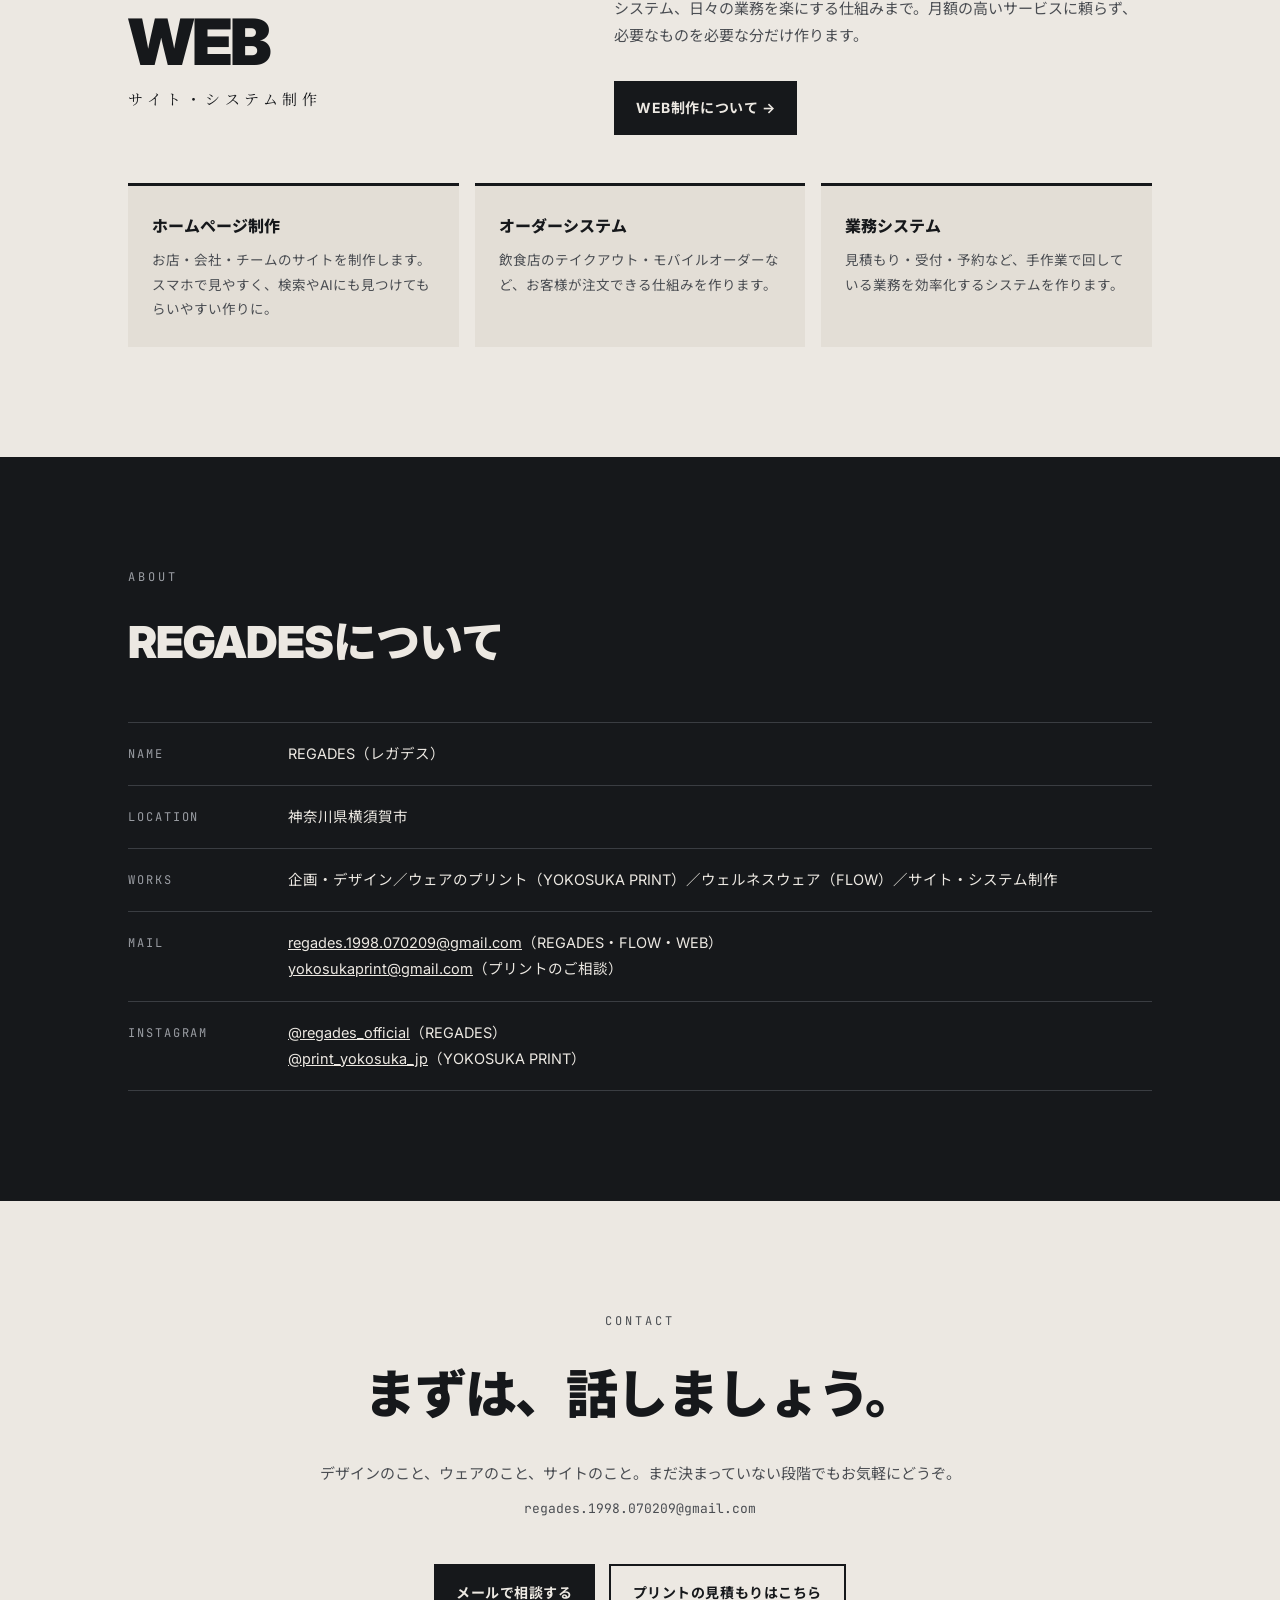
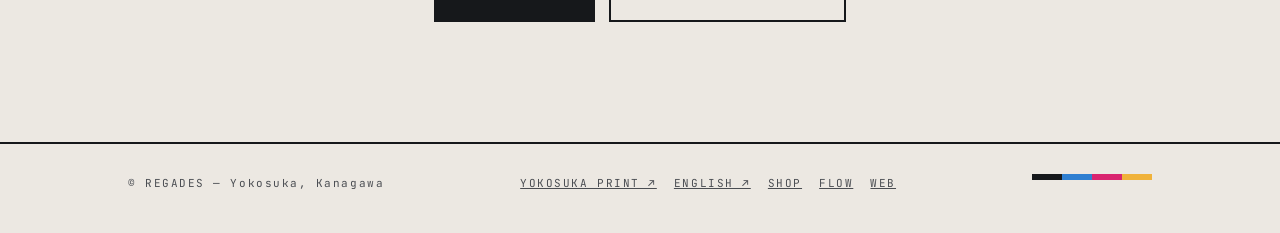
==== commit 0a7acf70: "SEO対応：canonical・OGP・構造化データ・ファビコン・OG画像・sitemap・robots・llms.txt・404ページ Co-Authored-By: Claude Opus 5.5" ====
--- a/index.html
+++ b/index.html
@@ -3,31 +3,26 @@
 <head>
 <meta charset="UTF-8">
 <meta name="viewport" content="width=device-width, initial-scale=1.0">
-<title>REGADES | 考える、つくる、刷る。— 企画・デザイン／ウェアプリント／ウェルネスウェア／サイト制作</title>
+<title>REGADES（レガデス）| 横須賀の企画・デザイン — ウェアプリント・アパレルブランド・ホームページ制作</title>
 <meta name="description" content="REGADES（レガデス）は神奈川県横須賀市の企画・デザインスタジオです。オリジナルウェアの企画・デザイン、YOKOSUKA PRINTでのウェアプリント、ウェルネスウェアブランドFLOW、ホームページやオーダーシステムの制作を行っています。">
-<meta property="og:title" content="REGADES | Plan it. Make it. Print it.">
-<meta property="og:description" content="企画・デザイン／ウェアのプリント／ウェルネスウェア／サイト制作。神奈川県横須賀市のREGADES。">
+<link rel="canonical" href="https://www.regades.com/">
+<link rel="icon" href="favicon.svg" type="image/svg+xml">
+<meta name="theme-color" content="#ECE8E2">
 <meta property="og:type" content="website">
+<meta property="og:site_name" content="REGADES">
+<meta property="og:locale" content="ja_JP">
+<meta property="og:title" content="REGADES（レガデス）| 横須賀の企画・デザイン — ウェアプリント・アパレルブランド・ホームページ制作">
+<meta property="og:description" content="REGADES（レガデス）は神奈川県横須賀市の企画・デザインスタジオです。オリジナルウェアの企画・デザイン、YOKOSUKA PRINTでのウェアプリント、ウェルネスウェアブランドFLOW、ホームページやオーダーシステムの制作を行っています。">
+<meta property="og:url" content="https://www.regades.com/">
+<meta property="og:image" content="https://www.regades.com/img/og-regades.jpg">
+<meta property="og:image:width" content="1200">
+<meta property="og:image:height" content="630">
+<meta name="twitter:card" content="summary_large_image">
+<script type="application/ld+json">{"@context": "https://schema.org", "@graph": [{"@type": "Organization", "@id": "https://www.regades.com/#org", "name": "REGADES", "alternateName": "レガデス", "url": "https://www.regades.com/", "logo": "https://www.regades.com/favicon.svg", "slogan": "Plan it. Make it. Print it.", "email": "regades.1998.070209@gmail.com", "address": {"@type": "PostalAddress", "addressLocality": "横須賀市", "addressRegion": "神奈川県", "addressCountry": "JP"}, "sameAs": ["https://www.instagram.com/regades_official/", "https://yokosukaprint.jp/", "https://www.instagram.com/print_yokosuka_jp/"], "subOrganization": [{"@type": "Organization", "name": "YOKOSUKA PRINT", "url": "https://yokosukaprint.jp/"}], "brand": [{"@type": "Brand", "name": "REGADES"}, {"@type": "Brand", "name": "FLOW"}], "knowsAbout": ["ロゴ・グラフィックデザイン", "オリジナルアパレル企画", "Tシャツプリント", "ウェルネスウェア", "ホームページ制作", "モバイルオーダーシステム"]}, {"@type": "WebSite", "@id": "https://www.regades.com/#site", "url": "https://www.regades.com/", "name": "REGADES", "inLanguage": "ja", "publisher": {"@id": "https://www.regades.com/#org"}}]}</script>
 <link rel="preconnect" href="https://fonts.googleapis.com">
 <link rel="preconnect" href="https://fonts.gstatic.com" crossorigin>
 <link href="https://fonts.googleapis.com/css2?family=Inter:wght@400;700;800;900&family=JetBrains+Mono:wght@400;500&family=Noto+Sans+JP:wght@400;700&family=Noto+Serif+JP:wght@500&display=swap" rel="stylesheet">
 <link rel="stylesheet" href="style.css">
-<script type="application/ld+json">
-{
-  "@context":"https://schema.org",
-  "@type":"Organization",
-  "name":"REGADES",
-  "alternateName":"レガデス",
-  "slogan":"Plan it. Make it. Print it.",
-  "address":{"@type":"PostalAddress","addressLocality":"横須賀市","addressRegion":"神奈川県","addressCountry":"JP"},
-  "email":"regades.1998.070209@gmail.com",
-  "sameAs":["https://www.instagram.com/regades_official/","https://yokosukaprint.jp/","https://www.instagram.com/print_yokosuka_jp/"],
-  "department":[
-    {"@type":"Organization","name":"YOKOSUKA PRINT","url":"https://yokosukaprint.jp/","sameAs":["https://yokosukaprint.jp/en/"]},
-    {"@type":"Brand","name":"FLOW"}
-  ]
-}
-</script>
 </head>
 <body>
 
--- a/style.css
+++ b/style.css
@@ -138,11 +138,11 @@
 .prod .pr{font-family:var(--mono);font-size:12px;color:var(--ink-2)}
 
 /* 上部のYOKOSUKA PRINTリンク */
-.xbar{background:var(--ink);color:#c9ccd1;font-size:12px}
-.xbar .wrap{display:flex;justify-content:space-between;align-items:center;gap:12px;padding-top:7px;padding-bottom:7px}
+.xbar{background:#0f172a;color:#c9ccd1;font-size:14px;border-bottom:3px solid var(--c)}
+.xbar .wrap{display:flex;justify-content:space-between;align-items:center;gap:12px;padding-top:14px;padding-bottom:14px}
 .xbar a{text-decoration:none;white-space:nowrap}
-.xbar b{color:#fff;letter-spacing:.12em;font-weight:800}
+.xbar b{color:#fff;letter-spacing:.12em;font-weight:800;font-size:15px}
 .xbar span{color:#8f949b}
-.xbar .r{display:flex;gap:18px}
-.xbar .r a{color:#fff;font-weight:700}
+.xbar .r{display:flex;gap:10px}
+.xbar .r a{color:#0f172a;background:#fff;font-weight:700;padding:7px 14px;border-radius:999px;font-size:13px}
 @media(max-width:620px){.xbar a span{display:none}.xbar .r a:last-child{display:none}}
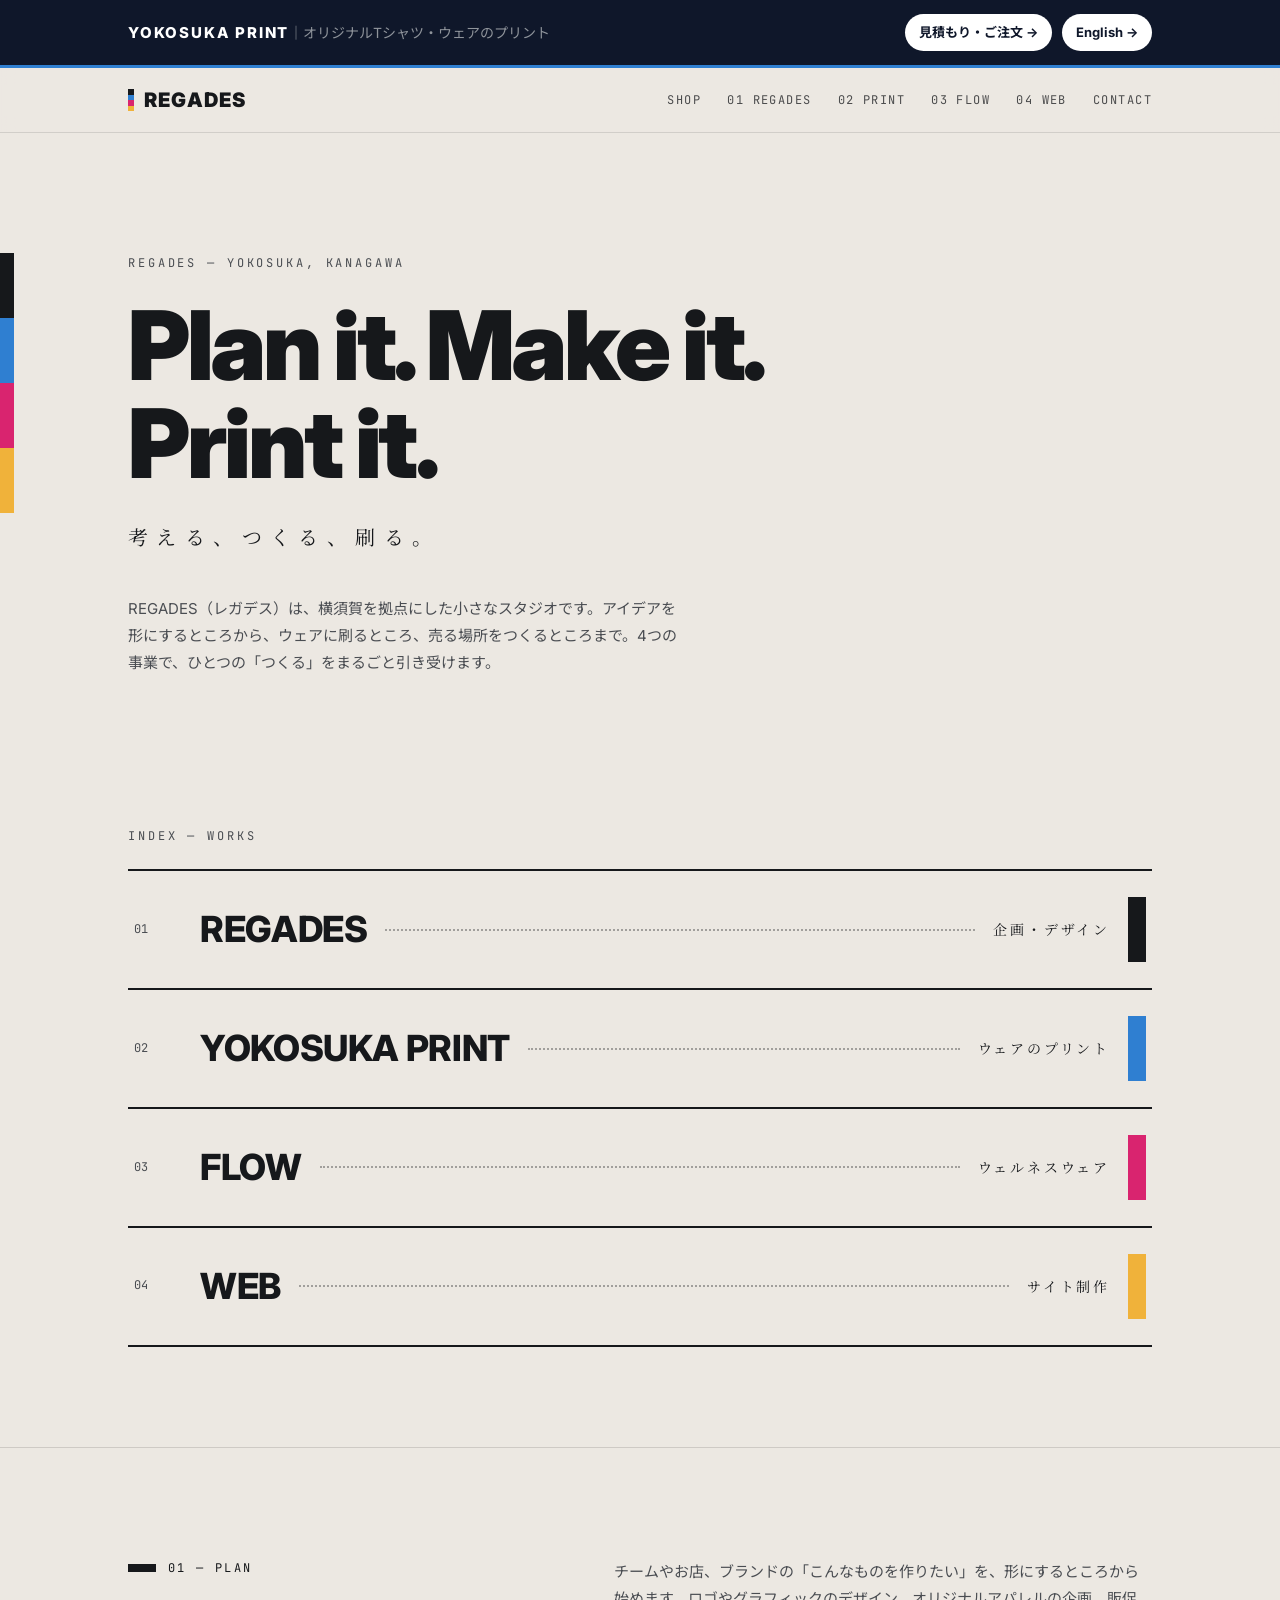
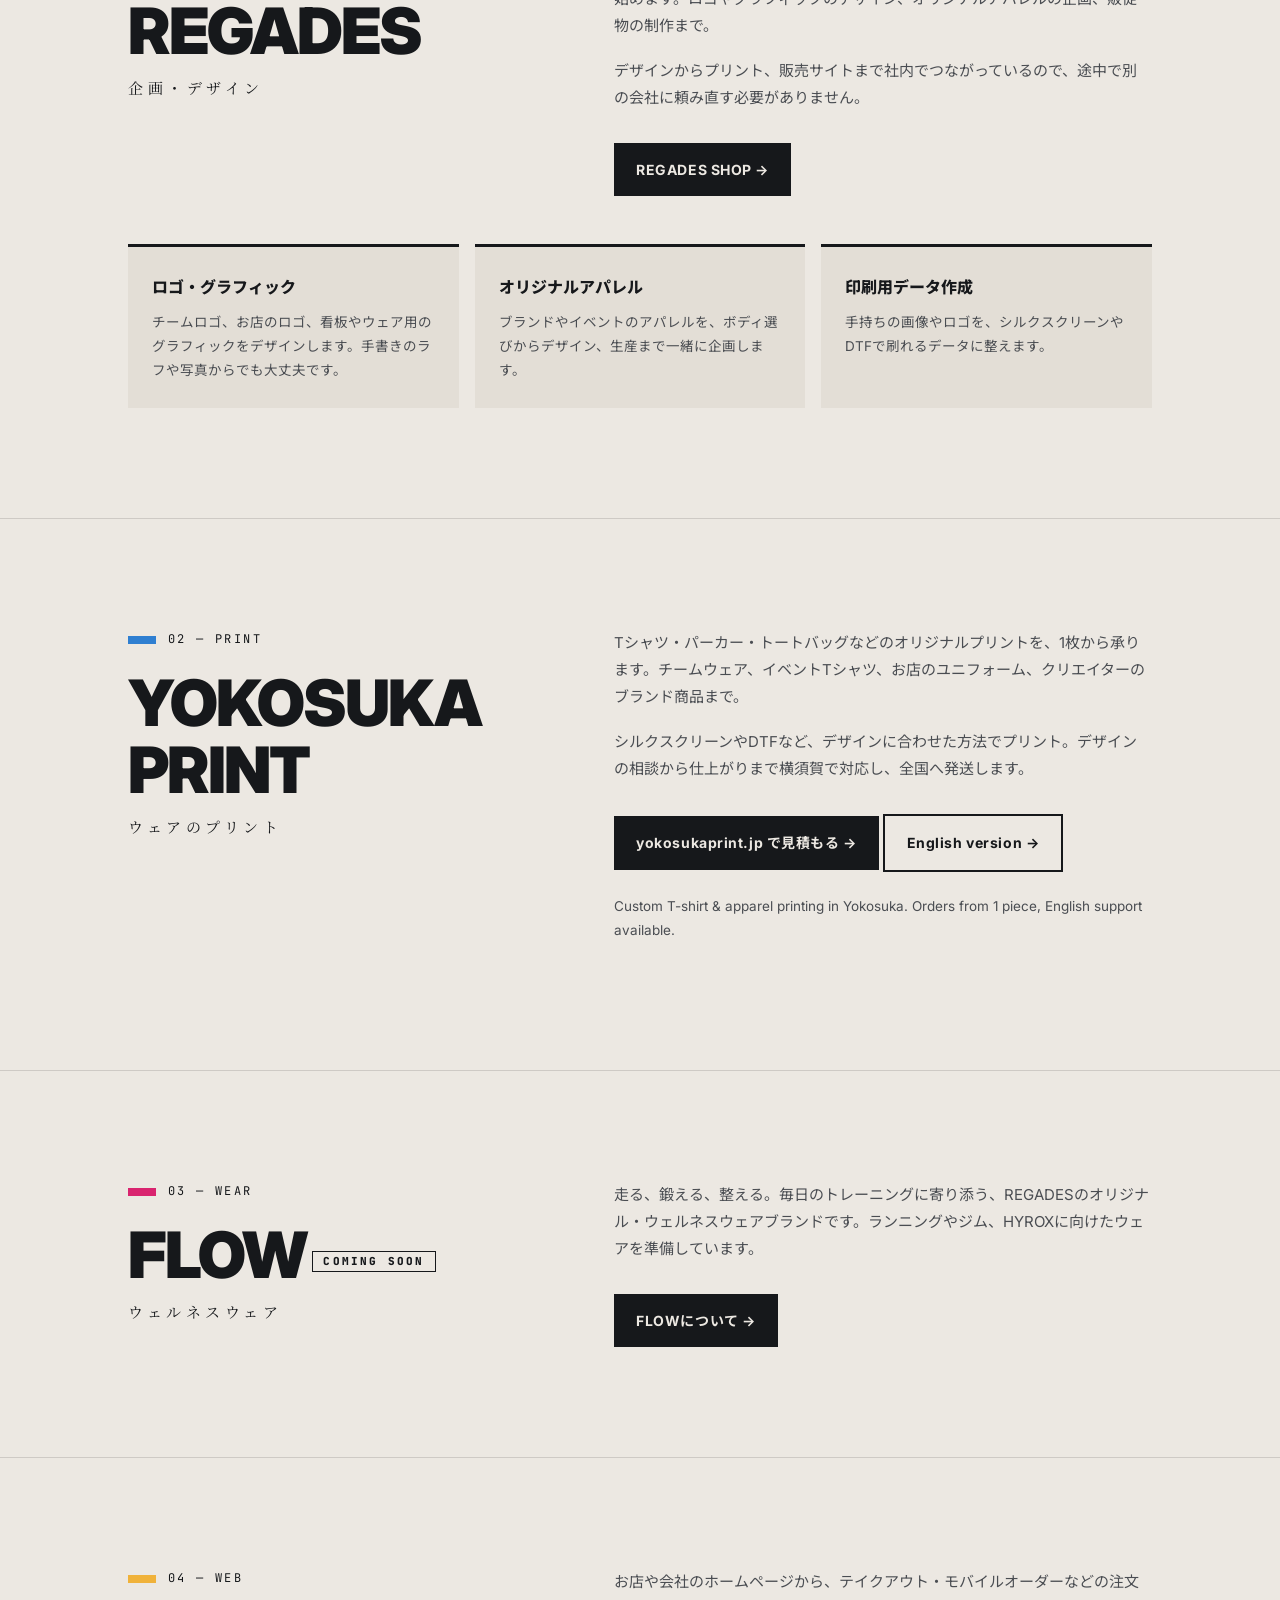
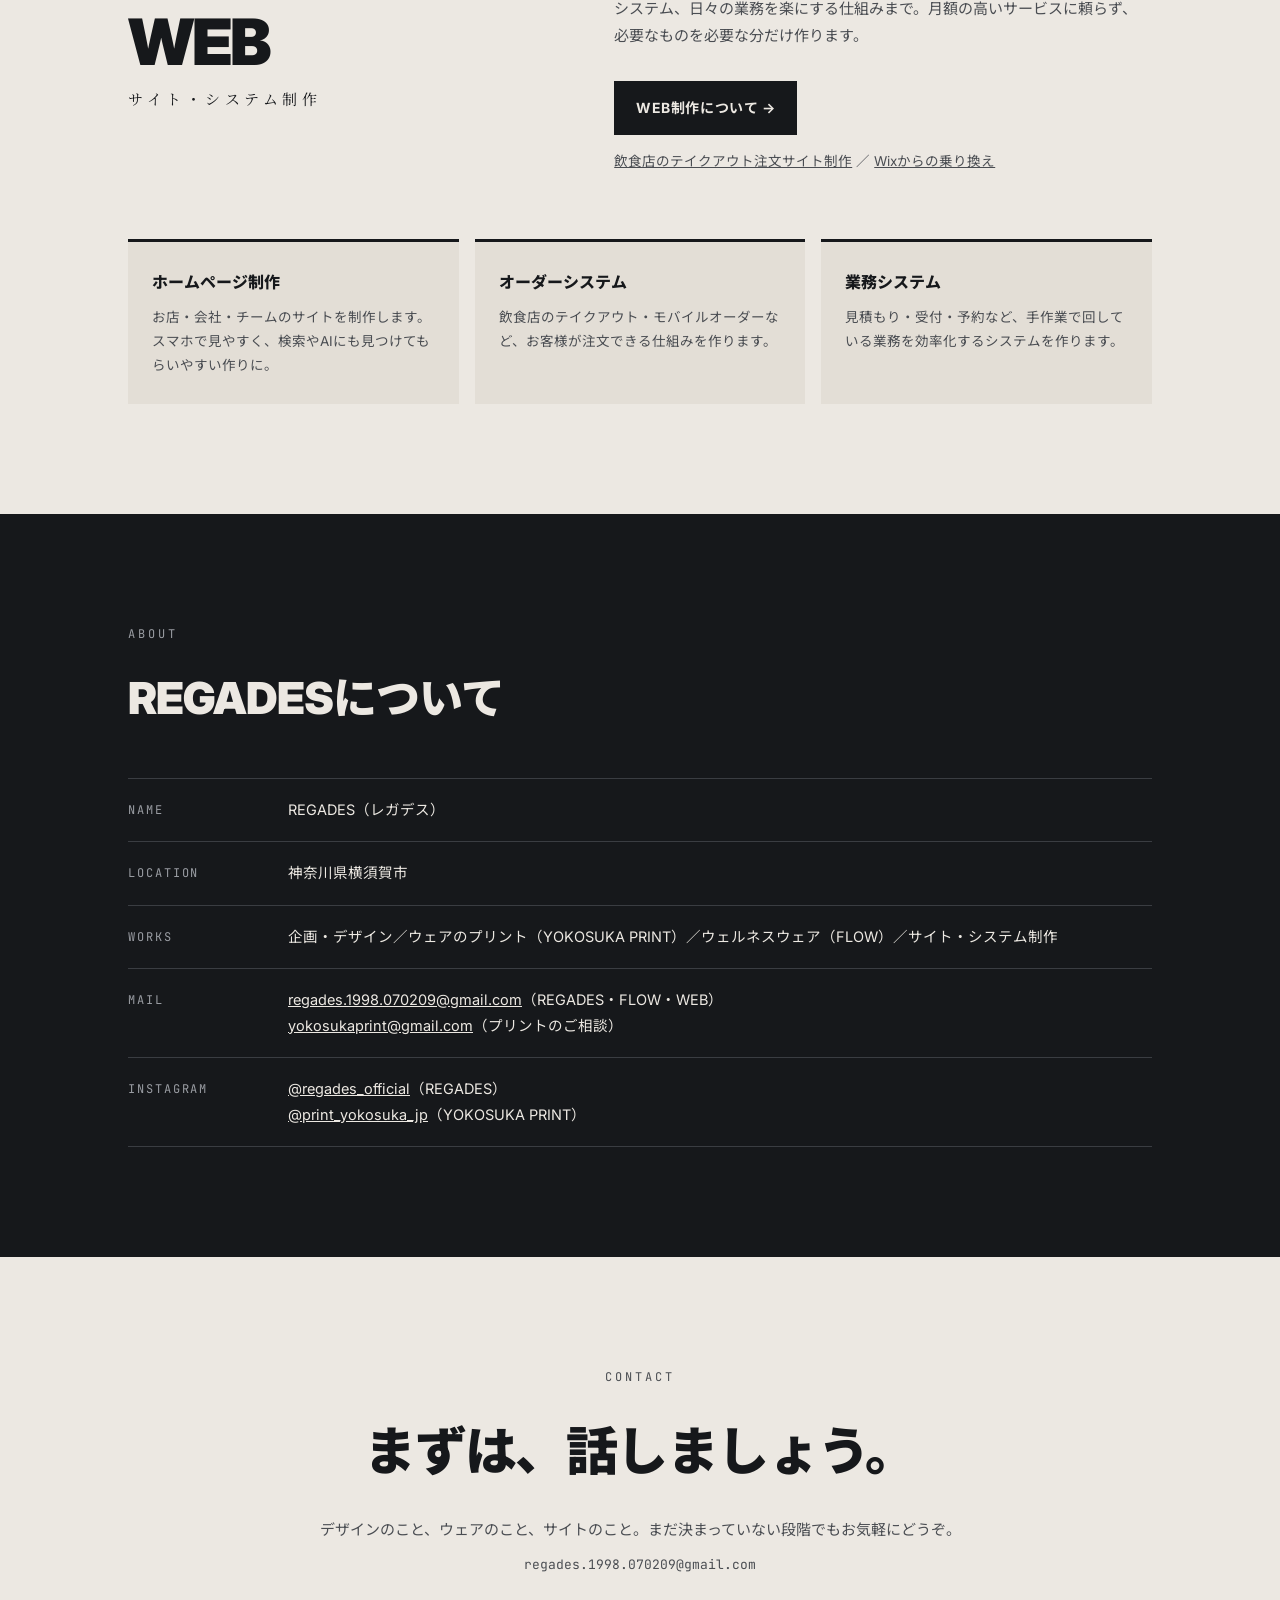
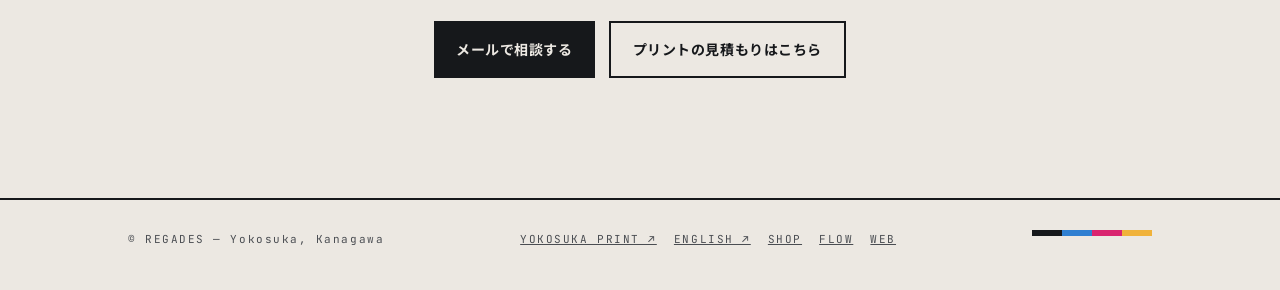
==== commit 5b5d89ee: "WEBページSEO強化：日本語見出し・制作実績・業種別・よくある質問、テイクアウト注文サイト／Wix乗り換えページ追加 Co-Authored-By: Claude Opus 5.5 <noreply" ====
--- a/index.html
+++ b/index.html
@@ -136,6 +136,7 @@
         <div class="body">
           <p>お店や会社のホームページから、テイクアウト・モバイルオーダーなどの注文システム、日々の業務を楽にする仕組みまで。月額の高いサービスに頼らず、必要なものを必要な分だけ作ります。</p>
           <a class="btn" href="web.html">WEB制作について →</a>
+          <p style="margin-top:14px;font-size:13.5px"><a href="web-takeout.html">飲食店のテイクアウト注文サイト制作</a> ／ <a href="web-wix.html">Wixからの乗り換え</a></p>
         </div>
       </div>
       <div class="cards">
